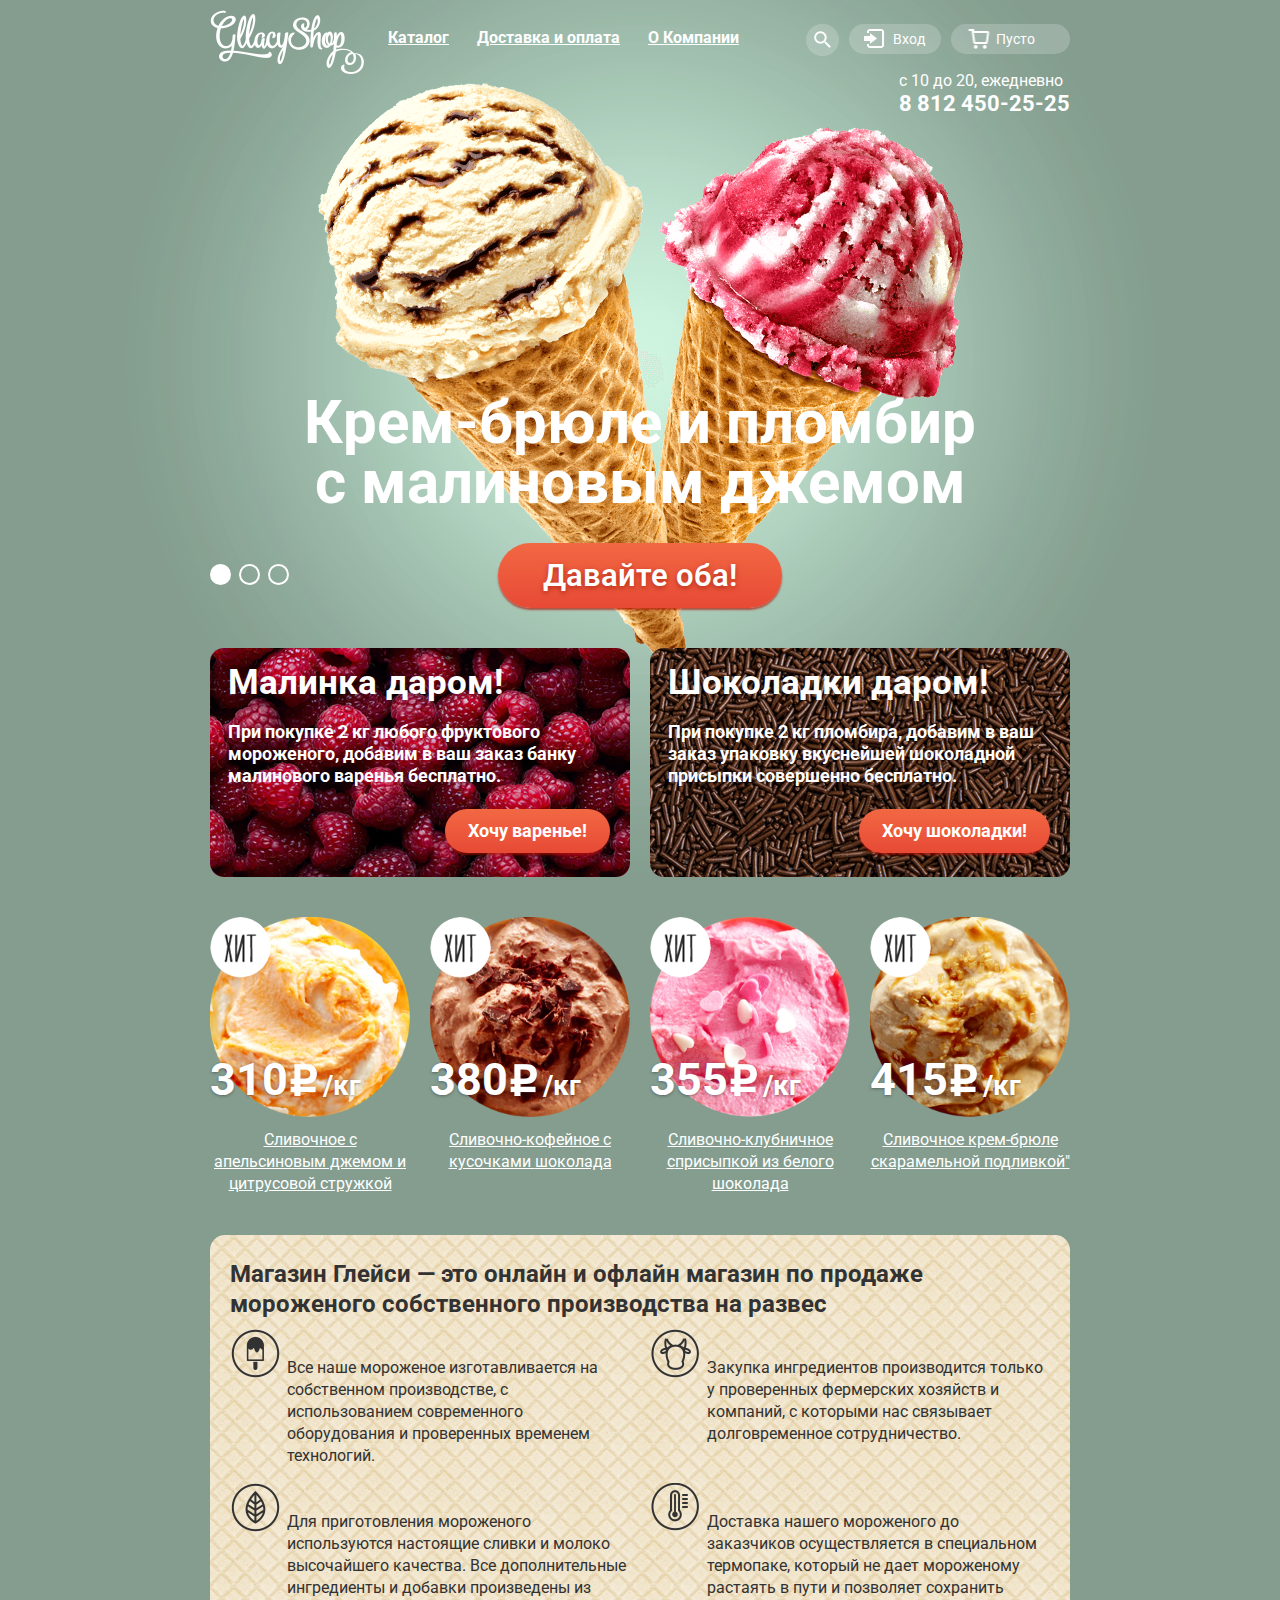
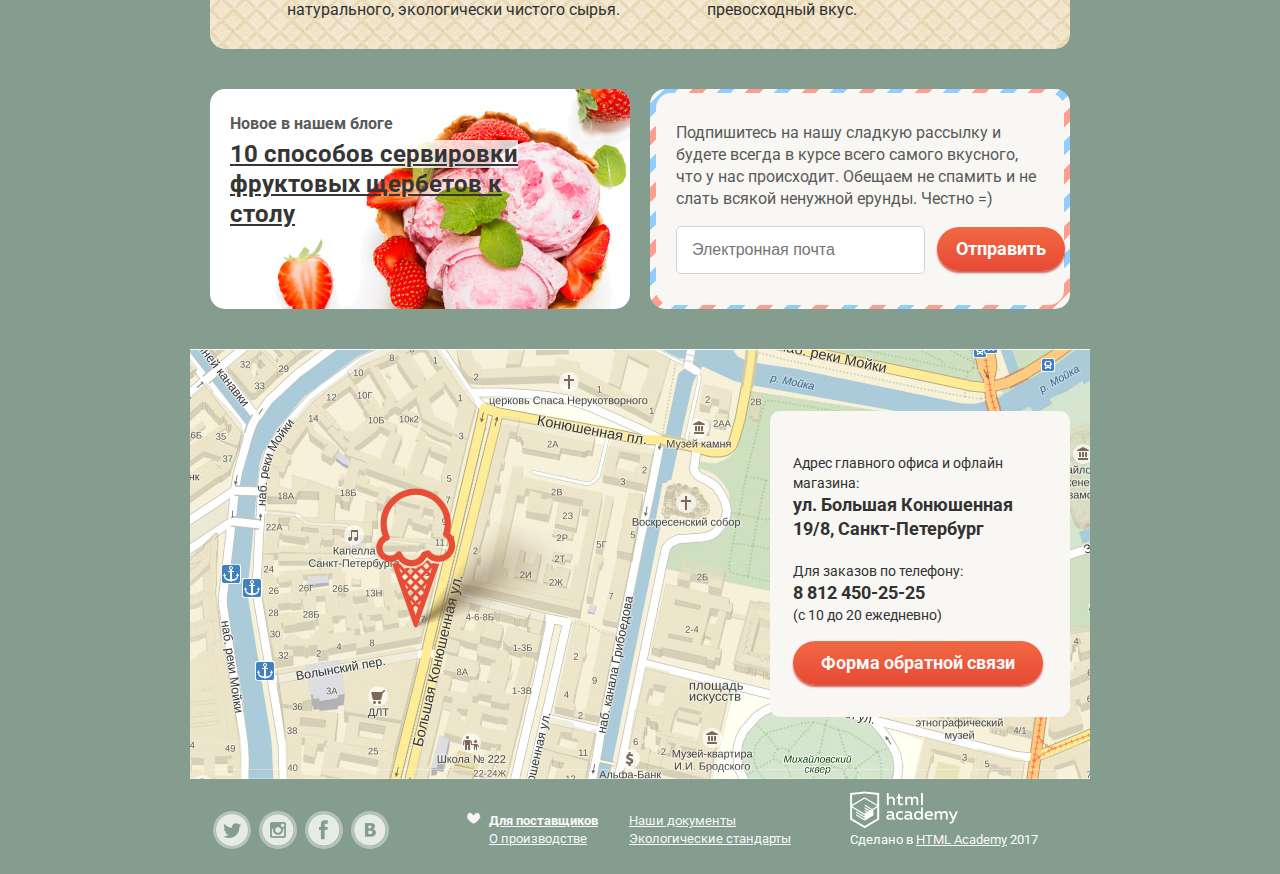
==== index.html @ e92c41ba "Доработка4" ====
<!DOCTYPE html>
<html lang="ru">
  <head>
    <meta charset="utf-8">
    <meta name="format-detection" content="telephone=no">
    <title>HTML Academy: Глейси</title>
    <link href="https://fonts.googleapis.com/css?family=Roboto:400,500,700&amp;subset=cyrillic" rel="stylesheet">
    <link rel="stylesheet" href="css/normalize.css">
    <link href="css/style.css" rel="stylesheet">
  </head>
  <body>
    <input type="radio" id="btn-1" name="toggle" checked>
    <input type="radio" id="btn-2" name="toggle">
    <input type="radio" id="btn-3" name="toggle">

    <div class="site-wrapper">
      <div class="content-wrapper clearfix">
    <header class="main-header clearfix">

        <div class="logo">
          <img src="img/logo.png" width="154" height="64" alt="Магазин «Глейси»">
        </div>
        <nav class="main-navigation">
          <ul class="main-navigation-list">
            <li class="has-submenu">
              <a class="main-navigation-link" href="#">Каталог</a>
              <ul class="subnav">
                <li class="subnav-item">
                  <a class="subnav-link" href="#"><b>Новинки</b></a>
                </li>
                <li class="subnav-item">
                  <a class="subnav-link active" href="catalog.html">Сливочное</a>
                </li>
                <li class="subnav-item">
                  <a class="subnav-link" href="#">Щербеты</a>
                </li>
                <li class="subnav-item">
                  <a class="subnav-link" href="#">Фруктовый лёд</a>
                </li>
                <li class="subnav-item">
                  <a class="subnav-link" href="#">Мелорин</a>
                </li>
              </ul>
            </li>
            <li>
              <a class="main-navigation-link" href="#">Доставка и оплата</a>
            </li>
            <li>
              <a class="main-navigation-link" href="#">О Компании</a>
            </li>
          </ul>
        </nav>
        <div class="user-block">
          <a class="search" href="#"></a>
            <form class="search-form" action="/echo" method="get">
              <input type="search" name="search" id="search" placeholder="Что ищем?">
              <label for="search">Что ищем?</label>
            </form>
          <a class="login" href="#">Вход</a>
            <form class="login-form" action="/echo" method="post">
              <input type="email" name="user-block-email" id="user-block-email" placeholder="Электронная почта">
              <label for="user-block-email">Электронная почта</label>
              <input type="password" name="password" id="password" placeholder="Пароль">
              <label for="password">Пароль</label>
              <input type="submit" class="login-btn" value="Войти">
              <div class="forget-new">
                <a class="forget-new-link" href="#">Забыли пароль?</a>
                <a class="forget-new-link" href="#">Новая регистрация</a>
              </div>
            </form>
          <a class="basket" href="#">Пусто</a>
        </div>
        <div class="time-work">
          <p>с 10 до 20, ежедневно<br>
          <b>8 812 450-25-25</b>
          </p>
        </div>

    </header>
    <div class="slider">
      <div class="slide" id="slide1">
        <div class="slide-title">Крем-брюле и пломбир с малиновым джемом</div>
        <a class="slide-btn" href="#">Давайте оба!</a>
      </div>
      <div class="slide" id="slide2">
        <div class="slide-title">Шоколадный пломбир и лимонный сорбет</div>
        <a class="slide-btn" href="#">Давайте оба!</a>
      </div>
      <div class="slide" id="slide3">
        <div class="slide-title">Пломбир с помадкой и клубничный щербет</div>
        <a class="slide-btn" href="#">Давайте оба!</a>
      </div>
      <div class="slider-controls">
        <label for="btn-1"></label>
        <label for="btn-2"></label>
        <label for="btn-3"></label>
      </div>
    </div>
  </div>
    <div class="content-wrapper clearfix">
    <main class="inner-main">
      <section class="promo">
        <article class="promo-item">
          <b class="promo-name">Малинка даром!</b>
          <p>При покупке 2 кг любого фруктового мороженого, добавим в ваш заказ банку малинового варенья бесплатно.</p>
          <a class="btn promo-btn" href="#">Хочу варенье!</a>
        </article>
        <article class="promo-item">
          <b class="promo-name">Шоколадки даром!</b>
          <p>При покупке 2 кг пломбира, добавим в ваш заказ упаковку вкуснейшей шоколадной присыпки совершенно бесплатно.</p>
          <a class="btn promo-btn" href="#">Хочу шоколадки!</a>
        </article>
      </section>
      <section class="catalog catalog-index">
        <article class="catalog-item">
          <img src="img/item-1.png" width="200" height="200" alt="Сливочное с апельсиновым джемом и цитрусовой стружкой">
          <div class="catalog-price">
            310 <span>/кг</span>
          </div>
          <div class="catalog-item-name">
            Сливочное с <span>апельсиновым джемом </span>и цитрусовой стружкой
          </div>
          <a class="btn" href="#">Быстрый просмотр</a>
        </article>
        <article class="catalog-item">
          <img src="img/item-2.png" width="200" height="200" alt="Сливочно-кофейное с кусочками шоколада">
          <div class="catalog-price">
            380 <span>/кг</span>
          </div>
          <div class="catalog-item-name">
            Сливочно-кофейное с кусочками <span>шоколада</span>
          </div>
          <a class="btn" href="#">Быстрый просмотр</a>
        </article>
        <article class="catalog-item">
            <img src="img/item-3.png" width="200" height="200" alt="Сливочно-клубничное с присыпкой из белого шоколада">
            <div class="catalog-price">
              355 <span>/кг</span>
            </div>
          <div class="catalog-item-name">
            Сливочно-клубничное с<span>присыпкой из белого шоколада</span>
          </div>
          <a class="btn" href="#">Быстрый просмотр</a>
        </article>
        <article class="catalog-item">
            <img src="img/item-4.png" width="200" height="200" alt="Сливочное крем-брюле с карамельной подливкой">
            <div class="catalog-price">
              415 <span>/кг</span>
            </div>
          <div class="catalog-item-name">
            Сливочное крем-брюле с<span>карамельной подливкой"</span>
          </div>
          <a class="btn" href="#">Быстрый просмотр</a>
        </article>
      </section>
      <section class="features clearfix">
        <h2 class="features-title">Магазин Глейси &#8212; это онлайн и офлайн магазин по продаже мороженого собственного производства на развес</h2>
          <div class="features-row clearfix">
          <div class="features-item feature-technology">
            <p>Все наше мороженое изготавливается на собственном производстве, с использованием современного оборудования и проверенных временем технологий.</p>
          </div>
          <div class="features-item feature-ecomilk">
            <p>Закупка ингредиентов производится только у проверенных фермерских хозяйств и компаний, с которыми нас связывает долговременное сотрудничество.</p>
          </div>
          </div>
          <div class="features-row clearfix">
          <div class="features-item feature-quality">
            <p>Для приготовления мороженого используются настоящие сливки и молоко высочайшего качества. Все дополнительные ингредиенты и добавки произведены из натурального, экологически чистого сырья.</p>
          </div>
          <div class="features-item feature-thermopack">
            <p>Доставка нашего мороженого до заказчиков осуществляется в специальном термопаке, который не дает мороженому растаять в пути и позволяет сохранить превосходный вкус.</p>
          </div>
        </div>
      </section>
      <section class="blog-subscribe">
        <article class="blog-preview">
          <b class="blog-title">Новое в нашем блоге</b>
            <a class="blog-link" href="#">
              10 способов сервировки <span>фруктовых щербетов к </span>столу
            </a>
        </article>
        <div class="subscribe">
          <p class="subscribe-text">Подпишитесь на нашу сладкую рассылку и будете всегда в курсе всего самого вкусного, что у нас происходит. Обещаем не спамить и не слать всякой ненужной ерунды. Честно =)</p>
          <form class="mail-form" action="/echo" method="get">
          <input class="email" type="email" name="email" id="email" placeholder="Электронная почта">
          <label for="email">Электронная почта</label>
          <input class="btn" type="submit" class="subscribe-btn" value="Отправить">
          </form>
      </div>
      </section>
    </main>
  </div>
    </div>
      <div class="map">
      </div>
      <div class="content-wrapper clearfix">
        <footer class="main-footer">
          <div class="contacts">
            <p class="contacts-tip">
              Адрес главного офиса и офлайн магазина:
              <b>ул. Большая Конюшенная 19/8, Санкт-Петербург</b><br>
              Для заказов по телефону:<b>8 812 450-25-25 </b>(с 10 до 20 ежедневно)</p>
              <a class="btn" href="#">Форма обратной связи</a>
          </div>
        <div class="footer-bottom">
        <section class="footer-social">
          <a class="social-btn social-btn-twit" href="#">Твиттер</a>
          <a class="social-btn social-btn-inst" href="#">Инстаграм</a>
          <a class="social-btn social-btn-fb" href="#">Фейсбук</a>
          <a class="social-btn social-btn-vk" href="#">Вконтакте</a>
        </section>
        <div class="footer-menu">
          <div class="footer-menu-item">
            <a class="heart-icon" href="#"><span>Для поставщиков</span></a>
            <a href="#">О производстве</a>
          </div>
          <div class="footer-menu-item">
            <a href="#">Наши документы</a>
            <a href="#">Экологические стандарты</a>
          </div>
        </div>
        <section class="footer-copyright">
          Сделано в <a href="https://htmlacademy.ru">HTML Academy</a> 2017
        </section>
      </div>
      </footer>
    </div>
    <div class="overlay"></div>
      <form class="feedback-form" action="/echo" method="post">
        <button class="feedback-form-close" type="button" title="Закрыть">Закрыть</button>
        <a class="close" href="#"></a>
        <b class="feedback-form-title">Мы обязательно вам ответим!</b>
        <div class="feedback-form-name">
          <label for="name">Как вас зовут?</label>
          <input type="text" name="name" id="name" placeholder="Как вас зовут?" required>
        </div>
        <div class="feedback-form-mail">
          <label for="feedback-form-mail">Ваша почта для ответа?</label>
          <input type="email" name="feedback-form-mail" id="feedback-form-mail" placeholder="Ваша почта для ответа?" required>
        </div>
        <div class="feedback-form-massage">
          <label for="massage"></label>
          <textarea id="massage">Напишите что-нибудь...</textarea>
        </div>
        <input class="btn" type="submit" class="overlay-btn" value="Отправить" required>
      </form>
      <script src="script.js"></script>
  </body>
</html>
---- css/style.css ----
body {
    min-width: 900px;
    margin: 0;
    font-size: 16px;
    line-height: 22px;
    color: #ffffff;
    font-weight: normal;
    font-family: "Roboto", "Arial", sans-serif;
    background-color: #849d8f;
}

body > input[type="radio"] {
  display: none;
}

.site-wrapper {
  min-width: 940px;
  background-color: #849d8f;
  background-image: url("../img/slide-1.png");
  background-repeat: no-repeat;
  background-position: top center;
  transition: background-image 0.5s ease, background-color 0.5s ease;
}

.site-wrapper::before,
.site-wrapper::after {
  content: "";
  visibility: hidden;
}

.site-wrapper::before {
  background-image: url("../img/slide-2.png");
}

.site-wrapper::after {
  background-image: url("../img/slide-3.png");
}


h1 {
    margin: 0;
    font-size: 35px;
    line-height: 41px;
    color: #ffffff;
    font-weight: bold;
    font-family: "Roboto", "Arial", sans-serif;
}

h2 {
    font-size: 14px;
    line-height: 16px;
    color: #ffffff;
    font-weight: medium;
    font-family: "Roboto", "Arial", sans-serif;
}

.features-title {
    font-size: 24px;
    line-height: 30px;
    color: #323232;
    font-weight: medium;
    font-family: "Roboto", "Arial", sans-serif;
}

.clearfix::after {
  content: "";
  display: table;
  clear: both;
}

.main-header {
  color: #ffffff;
  padding-top: 10px;
}

.slider {
  position: relative;
  padding-top: 276px;
  text-align: center;
  color: #ffffff;
}

.slide {
  display: none;
}

.slide-title {
  width: 700px;
  margin: 0 auto;
  margin-bottom: 30px;
  font-weight: bold;
  line-height: 60px;
  font-size: 60px;
}

.slide-btn {
  display: inline-block;
  padding: 12px 45px;

  font-weight: 600;
  font-size: 31px;
  line-height: 41px;
  vertical-align: top;
  color: #ffffff;
  text-decoration: none;
  text-shadow: 0 2px 5px rgba(160, 32, 11, 0.76);

  background: #f26843;
  background:    -moz-linear-gradient(top, #f26843 0%, #e74a35 100%);
  background: -webkit-linear-gradient(top, #f26843 0%, #e74a35 100%);
  background:   linear-gradient(to bottom, #f26843 0%, #e74a35 100%);
  border-radius: 100px;
  box-shadow: 0 2px 2px rgba(172, 16, 0, 0.64);
}

.slide-btn:hover {
  background:    -moz-linear-gradient(top, #f58669 0%, #ec6f5e 100%);
  background: -webkit-linear-gradient(top, #f58669 0%, #ec6f5e 100%);
  background:   linear-gradient(to bottom, #f58669 0%, #ec6f5e 100%);
  box-shadow: 0 2px 2px rgba(172, 16, 0, 1);
}

.slide-btn:active {
  background:    -moz-linear-gradient(top, #d84732 0%, #e1613e 100%);
  background: -webkit-linear-gradient(top, #d84732 0%, #e1613e 100%);
  background:    linear-gradient(to bottom, #d84732 0%, #e1613e 100%);
  box-shadow: inset 0 2px 2px rgba(172, 16, 0, 1);
}

.slider-controls {
  position: absolute;
  bottom: 22px;
  left: 0;
  z-index: 20;
  font-size: 0;
}

.slider-controls label {
  display: inline-block;
  width: 17px;
  height: 17px;
  margin-right: 8px;
  vertical-align: top;
  background-color: transparent;
  border: 2px solid #ffffff;
  border-radius: 50%;
  cursor: pointer;
}

.slider-controls label:hover {
  background: rgba(255,255,255,0.4);
}


#btn-1:checked ~ .site-wrapper #slide1,
#btn-2:checked ~ .site-wrapper #slide2,
#btn-3:checked ~ .site-wrapper #slide3 {
  display: block;
}

#btn-1:checked ~ .site-wrapper {
  background-color: #849d8f;
  background-image: url("../img/slide-1.png");
}

#btn-2:checked ~ .site-wrapper {
  background-color: #8996a6;
  background-image: url("../img/slide-2.png");
}

#btn-3:checked ~ .site-wrapper {
  background-color: #9d8b84;
  background-image: url("../img/slide-3.png");
}

#btn-1:checked ~ .site-wrapper label[for="btn-1"],
#btn-2:checked ~ .site-wrapper label[for="btn-2"],
#btn-3:checked ~ .site-wrapper label[for="btn-3"] {
  background-color: #ffffff;
}

.content-wrapper {
  width: 860px;
  margin: 0 auto;
  padding: 0 20px;

}

.logo {
  height: 70px;
  width: 154px;
  margin-right: 10px;
  float: left;
}

.main-navigation {
  min-height: 70px;
  font-size: 0px;
  min-width: 370px;
  float: left;
}

.main-navigation, .main-navigation-list {
  margin: 0;
  padding: 6px 0;
  list-style: none;
  font-size: 0;
}

.main-navigation li {
  position: relative;
  vertical-align: top;
  display: inline-block;
  font-size: 16px;
  font-weight: bold;
  line-height: 18px;
}


.main-navigation a {
  display: block;
  padding: 7px 14px;
  color: #ffffff;
}

.main-navigation-link-active {
  background: #d07058;
  border-radius: 15px;
  color: #323232;
  margin-bottom: 5px;
  text-decoration: none;
}


.main-navigation-link:hover {
  background: #f7f6f3;
  border-radius: 15px;
  color: #323232;
  margin-bottom: 5px;
  text-decoration: none;
}

.main-navigation-link:active {
  background: #ededed;
  box-shadow: inset 0px 2px 1px 0px #696969;
  text-decoration: none;
}

.subnav {
  width: 142px;
  background: #f8f7f4;
  color: #4c4c4c;
  border-radius: 5px;
  position: absolute;
  top: 37px;
  left: -8px;
  padding: 0;
  overflow: hidden;
  z-index: 10;
  visibility: hidden;
  opacity: 0;
  transition: opacity 0.4s ease-out, visibility 0.4s ease-out;
  box-shadow: 0 20px 20px 0 rgba(0,0,0,0.4)
}

.has-submenu:hover .subnav {
  opacity: 1;
  visibility: visible;
}

.subnav a {
  display: block;
  color: #4c4c4c;
  font-size: 14px;
  line-height: 16px;
  font-weight: normal;
}

.subnav-item {
  display: block;
}

.subnav-item:last-child {
  padding-bottom: 10px;
}

.subnav-item:hover {
  background: #fbded7;
  width: 100%;
}

.subnav-item:active {
  background: #f6b5a5;
  width: 100%;
}

.subnav b::after {
  content: "";
  position: absolute;
  width: 150%;
  right: 8px;
  bottom: 0;
  left: 8px;
  height: 1px;
  background-color: #4c4c4c;
  opacity: 0.2;
}

.subnav-link {
  text-decoration: none;
}

.subnav-item .active {
  background: #d07058;
  width: 120%;
  color: #ffffff;
}

.user-block {
  position: relative;
  float: right;
  max-width: 300px;
  margin: 14px 0px;
}

.search, .login, .basket {
  position: relative;
  display: inline-block;
  vertical-align: top;
  font-size: 14px;
  line-height: 16px;
  font-weight: normal;
  color: #ffffff;
  text-decoration: none;
  background: rgba(255,255,255,0.2);
  border-radius: 20px;
}

.search:hover, .login:hover {
  background: #f7f6f3;
  border-radius: 15px;
  color: #000000;
}

.search {
  width: 5px;
  height: 18px;
  padding: 7px 14px;
  border-radius: 20px;
  margin-right: 6px;
}

.search::before {
  content: "";
  position: absolute;
  top: 7px;
  left: 8px;
  width: 17px;
  height: 17px;
  background: url("../img/sprite.png") no-repeat;
  background-position: 0 -586px;
}

.search:hover::before {
  background-position: 0 -613px;
}

.login {
  padding: 7px 16px 7px 44px;
  margin-right: 6px;
}

.login::before {
  content: "";
  position: absolute;
  top: 5px;
  left: 15px;
  width: 21px;
  height: 19px;
  background: url("../img/sprite.png") no-repeat;
  background-position: 0 -60px;
}

.login:hover::before {
  background-position: 0 -89px;
}

.basket {
  padding: 7px 35px 7px 45px;
}

.basket::before {
  content: "";
  position: absolute;
  top: 15px;
  left: 28px;
  transform: translate(-50%, -50%);
  width: 21px;
  height: 20px;
  background: url("../img/sprite.png") no-repeat;
  background-position: 0 0;
}

.basket-full {
  padding: 7px 18px 4px 22px;
  display: inline-block;
  vertical-align: top;
  font-size: 14px;
  line-height: 16px;
  font-weight: normal;
  color: #323232;
  text-decoration: none;
  background: #f7f6f3;
  border-radius: 20px;
}

.basket-full::before {
  content: "";
  position: relative;
  display: inline-block;
  vertical-align: top;
  top: -2px;
  left: -8px;
  width: 21px;
  height: 20px;
  text-decoration: none;
  background: url("../img/sprite.png") no-repeat;
  background-position: 0 -30px;
}

.basket-full::after {
  content: "";
  position: absolute;
  top: 100%;
  left: 0;
  padding: 10px 0;
  width: 100%;
  height: 10%;
  background: transparent;
}

.table-basket {
  position: absolute;
  top: 35px;
  right: 0;
  width: 542px;
  min-height: 240px;
  margin: 0 auto;
  padding: 20px 15px;
  border-radius: 6px;
  font-size: 13px;
  line-height: 16px;
  font-weight: normal;
  color: #323232;
  background-color: rgb(248, 247, 244);
  box-shadow: 0px 20px 20px 0px rgba(0, 0, 0, 0.4);
  visibility: hidden;
  opacity: 0;
  transition: opacity 0.4s ease-out, visibility 0.4s ease-out;
  box-sizing: border-box;
  z-index: 1;
}

.table-basket tr {
  width: 500px;
  height: 50px;
  font-size: 13px;
  line-height: 16px;
  font-weight: normal;
  color: #323232;
}

.table-basket tr::before {
    content: "";
    position: absolute;
    width: 95%;
    left: 15px;
    top: 140px;
    height: 1px;
    background-color: #cacac7;
}

.table-basket td {
  vertical-align: top;
  text-align: center;
  padding: 10px 5px;
}

.table-basket td:nth-of-type(2) {
  padding-top: 0;
}

.table-basket .table-tr-title {
  width: 230px;
  text-align: left;
}

.table-basket span {
  display: block;
  text-align: right;
  margin-top: 16px;
  font-size: 15px;
  line-height: 18px;
  font-weight: bold;
}

.table-basket .btn {
  float: right;
  margin-top: 16px;
}

.table-basket .table-link {
  position: relative;
  width: 12px;
  height: 12px;
  font-size: 10px;
  border: 0;
  cursor: pointer;
  display: block;
}

.table-basket .table-link::before,
.table-basket .table-link::after {
  content: "";
  position: absolute;
  top: 5px;
  left: -1px;
  width: 12px;
  height: 1px;
  background-color: #323232;
  border-radius: 1px;
}

.table-basket .table-link::before {
  transform: rotate(45deg);
}

.table-basket .table-link::after {
  transform: rotate(-45deg);
}

.table-basket::after {
  content: "";
  position: absolute;
  top: 98%;
  left: 0;
  padding: 10px 0;
  width: 100%;
  height: 10%;
  background: transparent;
}

.basket-full:hover + .table-basket, .table-basket:hover {
  opacity: 1;
  visibility: visible;
}

.search-form {
  position: absolute;
  top: 38px;
  left: -306px;
  width: 340px;
  margin: 0 auto;
  border-radius: 6px;
  background-color: rgb(248, 247, 244);
  box-shadow: 0px 20px 20px 0px rgba(0, 0, 0, 0.4);
  visibility: hidden;
  opacity: 0;
  transition: opacity 0.4s ease-out, visibility 0.4s ease-out;
  z-index: 1;
}

.search::after {
  content: "";
  position: absolute;
  top: 98%;
  left: 0;
  padding: 10px 0;
  width: 100%;
  height: 10%;
  background: transparent;
}

.search:hover + .search-form, .search-form:hover {
  opacity: 1;
  visibility: visible;
}

.login-form {
  position: absolute;
  top: 40px;
  left: -142px;
  width: 340px;
  margin: 0 auto;
  border-radius: 6px;
  background-color: rgb(248, 247, 244);
  box-shadow: 0px 20px 20px 0px rgba(0, 0, 0, 0.4);
  visibility: hidden;
  opacity: 0;
  transition: opacity 0.4s ease-out, visibility 0.4s ease-out;
  z-index: 10;
}

.login::after {
  content: "";
  position: absolute;
  top: 98%;
  left: 0;
  padding: 10px 0;
  width: 100%;
  height: 10%;
  background: transparent;
}

.login:hover + .login-form, .login-form:hover {
  opacity: 1;
  visibility: visible;
}

 input[type="search"] {
  background-color: #ffffff;
  border: 1px solid #d3d3d2;
  width: 310px;
  height: 44px;
  margin: 20px 15px;
  padding-left: 16px;
  border-radius: 6px;
  color: #a0a0a0;
}

.login-form {
  width: 278px;
  margin: 0 auto;
  padding: 20px 18px;
  box-sizing: border-box;
}

input[type="email"], input[type="password"], input[type="text"] {
 background-color: #ffffff;
 border: 1px solid #d3d3d2;
 width: 224px;
 height: 44px;
 margin-bottom: 20px;
 border-radius: 6px;
 color: #a0a0a0;
}

.login-btn {
  width: 100px;
  height: 44px;
  font-weight: 600;
  font-size: 18px;
  line-height: 24px;
  color: #ffffff;
  text-decoration: none;
  border-radius: 100px;
  background-image: -moz-linear-gradient( 90deg, rgb(231,74,53) 0%, rgb(242,104,67) 100%);
  background-image: -webkit-linear-gradient( 90deg, rgb(231,74,53) 0%, rgb(242,104,67) 100%);
  background-image: -ms-linear-gradient( 90deg, rgb(231,74,53) 0%, rgb(242,104,67) 100%);
  box-shadow: 0px 1px 2px 0px rgba(172, 16, 0, 0.004);
}

.forget-new {
  display: inline-block;
  vertical-align: middle;
  width: 120px;
  height: 44px;
  margin-left: 12px;
}

.forget-new a {
  color: #323232;
  font-size: 13px;
  line-height: 24px;
  font-weight: normal;
}

.forget-new a:hover {
  color: #e84d37;
}

.user-block input:focus {
  border: 2px solid #8fbdec;
  border-radius: 10px;
}

.user-block label {
  display: none;
}

.time-work {
  float: right;
}

.time-work p {
  margin: 0;
}

.time-work b {
  font-size: 22px;
  line-height: 24px;
}

.breadcrumbs {
    margin: 0;
    padding: 0;
    min-width: 220px;
    margin-bottom: 10px;
    list-style: none;
}

.breadcrumbs li {
  position: relative;
  display: inline;
  padding-right: 22px;
}

.breadcrumbs a {
  color: #ffffff;
}

.breadcrumbs a:hover {
  color: #ffbc9e;
}

.breadcrumbs li::after {
  content: "";
  position: absolute;
  top: 8px;
  right: 15px;
  width: 6px;
  height: 6px;
  transform: rotate(-45deg);
  box-shadow: 1px 1px 0 #fff,
              3px 3px 0 #849d8f,
              4px 4px 0 #fff;
  background: transparent;
}

.breadcrumbs .current::after {
  display: none;
}

.promo {
  float: left;
  width: 862px;
  margin-top: 40px;
}

.promo-item {
  float: left;
  width: 420px;
  height: 229px;
  margin-right: 20px;
  margin-bottom: 40px;
  padding: 14px 20px 14px 18px;
  border-radius: 14px;
  font-size: 18px;
  line-height: 22px;
  font-weight: bold;
  box-sizing: border-box;
  background: #7d0e2e url("../img/raspberry.png") no-repeat;
}

.promo-item p {
  margin-top: 18px;
  margin-bottom: 22px;
}

.promo-item:last-child {
  background: #462c23 url("../img/chocolate.png") no-repeat;
  margin-right: 0;
}

.promo-name {
  font-size: 35px;
  line-height: 41px;
  font-weight: bold;
}


.btn {
  text-align: center;
  font-weight: bold;
  font-size: 18px;
  line-height: 24px;
  font-family: "Roboto", "Arial", sans-serif;
  color: #ffffff;
  background-color: #f16542;
  text-decoration: none;
  padding: 13px 23px;
  background: #f26843;
  background:    -moz-linear-gradient(top, #f26843 0%, #e74a35 100%);
  background: -webkit-linear-gradient(top, #f26843 0%, #e74a35 100%);
  background:   linear-gradient(to bottom, #f26843 0%, #e74a35 100%);
  border-radius: 100px;
  box-shadow: 0 2px 2px rgba(172, 16, 0, 0.64);
  border: none;
}

.btn:hover {
  background:    -moz-linear-gradient(top, #f58669 0%, #ec6f5e 100%);
  background: -webkit-linear-gradient(top, #f58669 0%, #ec6f5e 100%);
  background:   linear-gradient(to bottom, #f58669 0%, #ec6f5e 100%);
  box-shadow: 0 2px 2px rgba(172, 16, 0, 1);
}

.btn:active {
  background:    -moz-linear-gradient(top, #d84732 0%, #e1613e 100%);
  background: -webkit-linear-gradient(top, #d84732 0%, #e1613e 100%);
  background:    linear-gradient(to bottom, #d84732 0%, #e1613e 100%);
  box-shadow: inset 0 2px 2px rgba(172, 16, 0, 1);
}

.promo-btn {
  float: right;
  padding: 10px 23px;
}

.catalog-filter {
  font-size: 0px;
  min-height: 70px;
  width: 860px;
  margin-bottom: 40px;
}

.filter-group {
  display: inline-block;
  vertical-align: top;
  position: relative;
  width: 200px;
  margin-right: 15px;
  font-size: 16px;
  line-height: 18px;
  font-weight: normal;
  padding-top: 30px;
  margin-bottom: 5px;
  box-sizing: border-box;
}

.filter-group h2 {
  font-size: 14px;
  line-height: 16px;
  font-weight: normal;
}

.sorting {
  min-width: 194px;
  height: 36px;
  border-radius: 20px;
  padding-left: 14px;
  background: rgba(255, 255, 255, 0.2);
  color: #ffffff;
}

.sorting:hover {
  background: #ffffff;
  color: #343434;
}

.price-controls {
  position: relative;
  font-size: 0;
}

.price-controls label {
  display: inline-block;
  font-size: 14px;
  line-height: 30px;
  padding-right: 5px;
  vertical-align: top;
  cursor: pointer;
}

.price-controls .min-price,
.price-controls .max-price {
  display: inline-block;
}

.price-controls input {
  width: 52px;
  margin: 0;
  color: inherit;
  font: inherit;
  background: none;
  border: none;
}

.range-controls {
  position: relative;
  min-width: 194px;
  height: 36px;
  border-radius: 20px;
  background: rgba(255, 255, 255, 0.2);
  padding: 0 16px;
  box-sizing: border-box;
}

.range-controls .scale {
  position: absolute;
  top: 50%;
  width: 83%;
  height: 2px;
  background: rgba(255, 255, 255, 0.5);
}

.range-controls .bar {
  margin-left: 20px;
  width: 60%;
  height: 2px;
  background: #ffffff;
}

.range-toggle {
  position: absolute;
  top: 8px;
  width: 20px;
  height: 20px;
  border-radius: 50%;
  background-color: rgb(248, 247, 244);
  box-shadow: 0px 2px 2px 0px rgba(0, 0, 0, 0.1);
  cursor: pointer;
}

.range-toggle-min {
  left: 30px;
}

.range-toggle-max {
  left: 60%;
}

.filter-group:nth-child(3) {
  display: inline-block;
  vertical-align: top;
  width: 420px;
  margin-right: 10px;
}

.filter-radio label {
  display: inline-block;
  vertical-align: top;
  cursor: pointer;
  position: relative;
  padding-left: 35px;
  padding-top: 8px;
  margin-right: 15px;
}

.filter-radio-wrapper {
  width: 100%;
  height: 36px;
  border-radius: 15px;
  padding-left: 20px;
  background: rgba(255, 255, 255, 0.2);
  color: #ffffff;
}

input[type="radio"]{
    display:none;
}

.filter-radio label::before {
  content: "";
  position: absolute;
  top: 7px;
  width: 20px;
	height: 20px;
  margin-right: 10px;
	left: 0;
	background-color: none;
  border: 1px solid #f8f7f4;
  border-radius: 50%;
}

  .filter-radio input[type=radio]:checked + label::after {
    content: "";
    position: absolute;
    top: 12px;
    left: 5px;
    width: 10px;
  	height: 10px;
    margin-right: 10px;
  	background-color: #f3f3f3;
    border: 1px solid #f8f7f4;
    border-radius: 50%;
}

  .filter-group:nth-child(4) {
    display: inline-block;
    vertical-align: top;
    width: 704px;
    margin-right: 10px;
}

.filter-checkbox-wrapper {
  width: 100%;
  height: 36px;
  border-radius: 20px;
  padding-left: 20px;
  background: rgba(255, 255, 255, 0.2);
  color: #ffffff;
}

  input[type=checkbox] {
    display: none;
}

.filter-checkbox label {
  position: relative;
  display: inline-block;
  vertical-align: top;
  cursor: pointer;
  padding-left: 35px;
  padding-top: 7px;
  margin-right: 17px;
}

.filter-checkbox label::before {
  content: "";
  position: absolute;
  width: 18px;
  height: 18px;
  margin-right: 10px;
  left: 0;
  top: 6px;
  background-color: none;
  border: 2px solid #f8f7f4;
  border-radius: 3px;
}

.filter-checkbox input[type=checkbox]:checked + label:after {
  content: "";
  position: absolute;
  width: 20px;
  height: 20px;
  top: 7px;
  left: 1px;
  background: url("../img/sprite.png") no-repeat;
  background-position: -46px -2px;
}

.btn-transparent {
  display: inline-block;
  vertical-align: bottom;
  margin: 0 auto;
  padding: 8px 29px;
  font-size: 16px;
  line-height: 18px;
  font-weight: normal;
  color: #f8f7f4;
  background: rgba(255, 255, 255, 0.2);
  border: 2px solid #ffffff;
  border-radius: 20px;
  cursor: pointer;
}

.btn-transparent:hover {
  color: #353535;
  background: #ffffff;
}

.btn-transparent:active {
  color: #353535;
  background: #eaeaea;
  box-shadow: inset 0px 2px 1px 0px #696969;
  padding: 10px 31px;
  border: none;
}

.catalog {
  min-height: 280px;
  float: left;
  width: 860px;
  font-size: 0px;
  margin-bottom: 20px;
}

.catalog-item {
  position: relative;
  display: inline-block;
  vertical-align: top;
  width: 200px;
  margin-right: 20px;
  padding-bottom: 20px;
  font-size: 16px;
  line-height: 22px;
  text-decoration: underline;
  font-weight: medium;
  text-align: center;
}

.catalog-item:nth-child(4n) {
  margin-right: 0;
}

.catalog-item-name {
  margin-top: 6px;
}


.catalog-item::before {
  content: "";
  position: absolute;
  top: -10px;
  left: -10px;
  width: 220px;
  height: 364px;
  background: rgba(255, 255, 255, 0.3);
  box-shadow: 0px 20px 20px 0px rgba(0, 0, 0, 0.4);
  border-radius: 6px;
  background-position: -1px -15px;
  z-index: -1;
  opacity: 0;
  transition: opacity 0.4s ease-out;
}

.catalog-item:hover {
  z-index: 5;
  text-decoration: none;
}

.catalog-item .btn {
  padding: 15px 0;
  width: 200px;
  position: absolute;
  top: 285px;
  left: 50%;
  transform: translate(-50%);
}

.catalog-item .btn {
  display: none;
}

.catalog-item:hover::before {
  opacity: 1;
}

.catalog-item:hover .btn {
  display: block;
}


.catalog-price {
  position: absolute;
  left: 0;
  top: 140px;
  font-size: 45px;
  line-height: 1;
  font-weight: bold;
  text-align: left;
  text-shadow: 0px 1px 3px rgba(49, 50, 53, 0.5);
}

.catalog-price span {
  margin-left: 24px;
  font-size: 28px;
}

.catalog-price::before {
  content: "";
  position: absolute;
  top: 7px;
  right: 44px;
  width: 27px;
  height: 32px;
  background: url("../img/sprite.png") no-repeat;
  background-position: 0 -544px;
}

.catalog-index .catalog-item::after {
  content: "";
  position: absolute;
  top: 0;
  left: 0px;
  width: 61px;
  height: 61px;
  border-radius: 50%;
  background: url("../img/sprite.png") no-repeat;
  background-position: 0 -189px;
}

.features {
  float: left;
  width: 860px;
  margin-bottom: 40px;
  font-family: "Roboto", "Arial", sans-serif;
  font-size: 16px;
  line-height: 22px;
  font-weight: normal;
  color: #323232;
  padding-right: 20px;
  box-sizing: border-box;
  border-radius: 15px;
  background: #e9ddc1 url("../img/pattern.png") repeat;
}

.features-title {
  display: block;
  width: 720px;
  font-size: 24px;
  line-height: 30px;
  font-weight: medium;
  color: #323232;
  margin-top: 24px;
  margin-bottom: 22px;
  padding-left: 20px;
}

.features-item {
  float: left;
  position: relative;
  width: 420px;
  padding-left: 77px;
  box-sizing: border-box;
  margin-bottom: 12px;
}

.features-item::before {
  content: "";
  position: absolute;
  top: -12px;
  left: 21px;
  width: 49px;
  height: 49px;
  background: url("../img/sprite.png") no-repeat;
  background-position: 0 -319px;
}

.feature-ecomilk::before {
  background-position: 0 -260px;
}

.feature-quality::before {
  background-position: 0 -378px;
}

.feature-thermopack::before {
  background-position: 0 -438px;
}

.blog-preview {
  position: relative;
  float: left;
  width: 420px;
  margin-right: 20px;
  margin-bottom: 40px;
  height: 220px;
  font-size: 16px;
  line-height: 22px;
  font-weight: medium;
  color: #5a5a5a;
  border-radius: 15px;
  background: #ffffff url("../img/strawberry.jpg") right bottom no-repeat;
  padding: 0 20px;
  box-sizing: border-box;
}

.blog-preview b {
  display: block;
  margin-top: 24px;
  margin-bottom: 4px;
}

.blog-preview a {
  width: 296px;
  font-size: 24px;
  line-height: 30px;
  font-weight: bold;
  color: #353535;
  background: rgba(255,255,255,0.8);
  box-sizing: border-box;
}

.blog-preview a:hover {
  color: #e84d37;
}

.blog-preview span {
  display: block;
}

.subscribe {
  position: relative;
  font-size: 16px;
  line-height: 22px;
  font-weight: normal;
  color: #5a5a5a;
  float: right;
  width: 420px;
  min-height: 220px;
  background-image: repeating-linear-gradient(135deg, #f8f7f4 0px, #f8f7f4 10px, #92cdff 10px, #92cdff 20px, #f8f7f4 20px, #f8f7f4 30px, #fe9e90 30px, #fe9e90 40px);
  border-radius: 15px;
  box-sizing: border-box;
  z-index: 1;
}

.subscribe::after {
  content: "";
  position: absolute;
  top: 4px;
  left: 6px;
  width: 408px;
  height: 212px;
  border-radius: 15px;
  background: #f8f7f4;
  z-index: -1;
}

.subscribe .email {
  background-color: #ffffff;
  border: 1px solid #d3d3d2;
  width: 230px;
  height: 44px;
  border-radius: 5px;
  padding-left: 15px;
}

.subscribe p {
  margin: 33px 26px 16px 26px;
}

.subscribe input {
  margin-left: 26px;
}

.subscribe input[type="email"]:hover {
  border: 2px solid #d3d3d2;
}

.subscribe input[type="email"]:focus {
  border: 2px solid #2e88e4;
  border-radius: 5px;
}

.subscribe label {
  display: none;
}

.subscribe .btn {
  padding: 0;
  margin-left: 8px;
  width: 128px;
  height: 44px;
  cursor: pointer;
}

.map {
  width: 100%;
  height: 430px;
  background: url("../img/map.jpg") no-repeat center;
}

.pagination {
  position: relative;
  margin: 70px 0 10px 0;
  font-size: 0;
  text-align: right;
}

.prev, .next {
  background: red;
  font-size: 0;
}

.pagination::after {
  content: "";
  position: absolute;
  top: 10px;
  left: 632px;
  width: 12px;
  height: 12px;
  box-shadow: 2px 2px  0 #ffffff;
  transform: rotate(-225deg);
  opacity: 0.2;
}

.pagination::before {
  content: "";
  position: absolute;
  top: 10px;
  right: 16px;
  width: 12px;
  height: 12px;
  box-shadow: 2px 2px  0 #ffffff;
  transform: rotate(-45deg);
  cursor: pointer;

}

.pagination li {
  display: inline-block;
  vertical-align: top;
  font-size: 16px;
  width: 30px;
  color: #ffffff;
  line-height: 30px;
  margin-left: 5px;
  text-align: center;
}

.pagination-link {
  color: #ffffff;
  text-decoration: none;
  padding: 5px 8px;
}

.pagination-link:hover {
  padding: 5px 10px;
  background: rgba(255,255,255,0.2);
  border-radius: 50%;
}

.pagination-link:active {
  padding: 5px 10px;
  background: rgb(255,255,255);
  color: #000000;
  border-radius: 50%;
}


.pagination .active {
  font-size: 16px;
  line-height: 30px;
  padding: 5px 10px;
  text-align: center;
  color: #000000;
  background: #ffffff;
  border-radius: 50%;
}


.main-footer {
  position: relative;
  margin: 0;
  padding-top: 32px;
  padding-bottom: 25px;
  font-size: 0px;
}

.contacts {
  position: absolute;
  right: 0;
  top: -368px;
  margin: 0;
  padding: 10px 20px;
  width: 300px;
  height: 306px;
  background: #f8f7f4;
  font-size: 14px;
  line-height: 20px;
  font-weight: normal;
  color: #323232;
  border-radius: 10px;
  box-sizing: border-box;
}

.contacts .btn {
  position: absolute;
  bottom: 32px;
  left: 23px;
  padding: 10px 28px;}

.contacts b {
  display: block;
  font-size: 18px;
  line-height: 24px;
  font-weight: bold;
}

.contacts p {
  display: block;
  padding-top: 18px;
  padding-left: 3px;
}

.main-footer {
  position: relative;
}

.main-footer::before {
  content: "";
  position: absolute;
  top: -10px;
  width: 100%;
  height: 1px;
  background: rgba(255,255,255,0.3);
}

.main-footer a {
  color: #f7f8f8;
}

.footer-social {
  display: inline-block;
  vertical-align: middle;
  margin-right: 20px;
  width: 200px;
  font-size: 10px;
}

.social-btn {
  display: inline-block;
  width: 32px;
  height: 32px;
  margin: 0 3px;
  font-size: 0;
  vertical-align: top;
  text-decoration: none;
  background: url("../img/sprite.png") no-repeat center;
  opacity: 0.8;
  border: 3px solid rgba(255,255,255,0.5);
  border-radius: 50%;
}

.social-btn-twit {
  background-position: -46px -642px;
}

.social-btn-twit:hover {
  background-position: -46px -642px;
  opacity: 1;
  border: 3px solid rgba(255,255,255,0.7);
}

.social-btn-twit:active {
  background-position: -46px -642px;
  opacity: 0.7;
  box-shadow: inset 0px 2px 1px 0px #888888;
}

.social-btn-inst {
  background-position: -46px -499px;
}

.social-btn-inst:hover {
  background-position: -46px -499px;
  opacity: 1;
  border: 3px solid rgba(255,255,255,0.7);
}

.social-btn-inst:active {
  background-position: -46px -499px;
  opacity: 0.7;
  box-shadow: inset 0px 2px 1px 0px #888888;
}

.social-btn-fb {
  background-position: -46px -121px;
}

.social-btn-fb:hover {
  background-position: -46px -121px;
  opacity: 1;
  border: 3px solid rgba(255,255,255,0.7);
}

.social-btn-fb:active {
  background-position: -46px -121px;
  opacity: 0.7;
  box-shadow: inset 0px 2px 1px 0px #888888;
}

.social-btn-vk {
  background-position: -46px -692px;
}

.social-btn-vk:hover {
  background-position: -46px -692px;
  opacity: 1;
  border: 3px solid rgba(255,255,255,0.7);
}

.social-btn-vk:active {
  background-position: -46px -692px;
  opacity: 0.7;
  box-shadow: inset 0px 2px 1px 0px #888888;
}

.footer-menu {
  display: inline-block;
  vertical-align: middle;
  width: 420px;
  font-size: 13px;
  line-height: 18px;
  font-weight: normal;
}

.footer-menu-item {
  position: relative;
  float: left;
  width: 180px;
}

.footer-menu-item span {
  display: block;
  font-weight: bold;
}

.footer-menu-item:first-child {
  padding-left: 59px;
  width: 140px;
}

.footer-menu-item a:hover, .footer-copyright a:hover {
  color: #ffbc9e;
}


.heart-icon::before {
  content: "";
  position: absolute;
  top: 0;
  left: 36px;
  width: 15px;
  height: 13px;
  background: url("../img/sprite.png") no-repeat;
  background-position: 0 -166px;
}

.footer-copyright {
  position: relative;
  display: inline-block;
  vertical-align: bottom;
  width: 200px;
  font-size: 13px;
  line-height: 18px;
  font-weight: normal;
}

.footer-copyright::before {
  content: "";
  position: absolute;
  top: -40px;
  left: 0;
  width: 109px;
  height: 38px;
  background: url("../img/html.png") no-repeat;
}


.overlay {
  position: fixed;
  top: 0;
  bottom: 0;
  width: 100%;
  left: 0;
  background: rgba(0,0,0,0.3);
  z-index: 10;
  display: none;
}

.feedback-form{
  position: fixed;
  top: 50%;
  left: 50%;
  margin-left: -240px;
  margin-top: -223px;
  width: 480px;
  height: 446px;
  padding: 23px 24px;
  color: #999999;
  background-color: #f8f7f4;
  border-radius: 10px;
  box-sizing: border-box;
  z-index: 20;
  display: none;
}

.feedback-form-show {
  display: block;
  animation: bounce 0.6s;
}

.feedback-form-close {
  position:absolute;
  top: 14px;
  right: 14px;
  width: 22px;
  height: 22px;
  font-size: 0;
  background-color: transparent;
  border: 0;
  cursor: pointer;
}

.feedback-form-close::before,
.feedback-form-close::after {
  content: "";
  position: absolute;
  top: 10px;
  left: -1px;
  width: 25px;
  height: 2px;
  background-color: #323232;
  border-radius: 1px;
}

.feedback-form-close::before {
  transform: rotate(45deg);
}

.feedback-form-close::after {
  transform: rotate(-45deg);
}

.feedback-form-title {
  font-size: 24px;
  line-height: 28px;
  font-weight: bold;
  color: #323232;
  display: block;
  margin-bottom: 20px;
}

.feedback-form-massage textarea {
  padding: 10px 19px;
  color: #b4b4b4;
  width: 428px;
  height: 150px;
  border: 1px solid #d3d3d2;
  border-radius: 8px;
  box-sizing: border-box;
  resize: none;
}

.feedback-form textarea:hover {
  border: 2px solid #d3d3d2;
}

.feedback-form textarea:focus {
  border: 2px solid #8fbdec;
  border-radius: 5px;
}

.feedback-form input[type="text"]:hover, .feedback-form input[type="email"]:hover {
  border: 2px solid #d3d3d2;
}

.feedback-form input[type="text"]:focus, .feedback-form input[type="email"]:focus {
  border: 2px solid #8fbdec;
  border-radius: 5px;
}

.feedback-form .btn {
  position: absolute;
  right: 26px;
  bottom: 20px;
  cursor: pointer;
}

.feedback-form label {
  display: none;
}
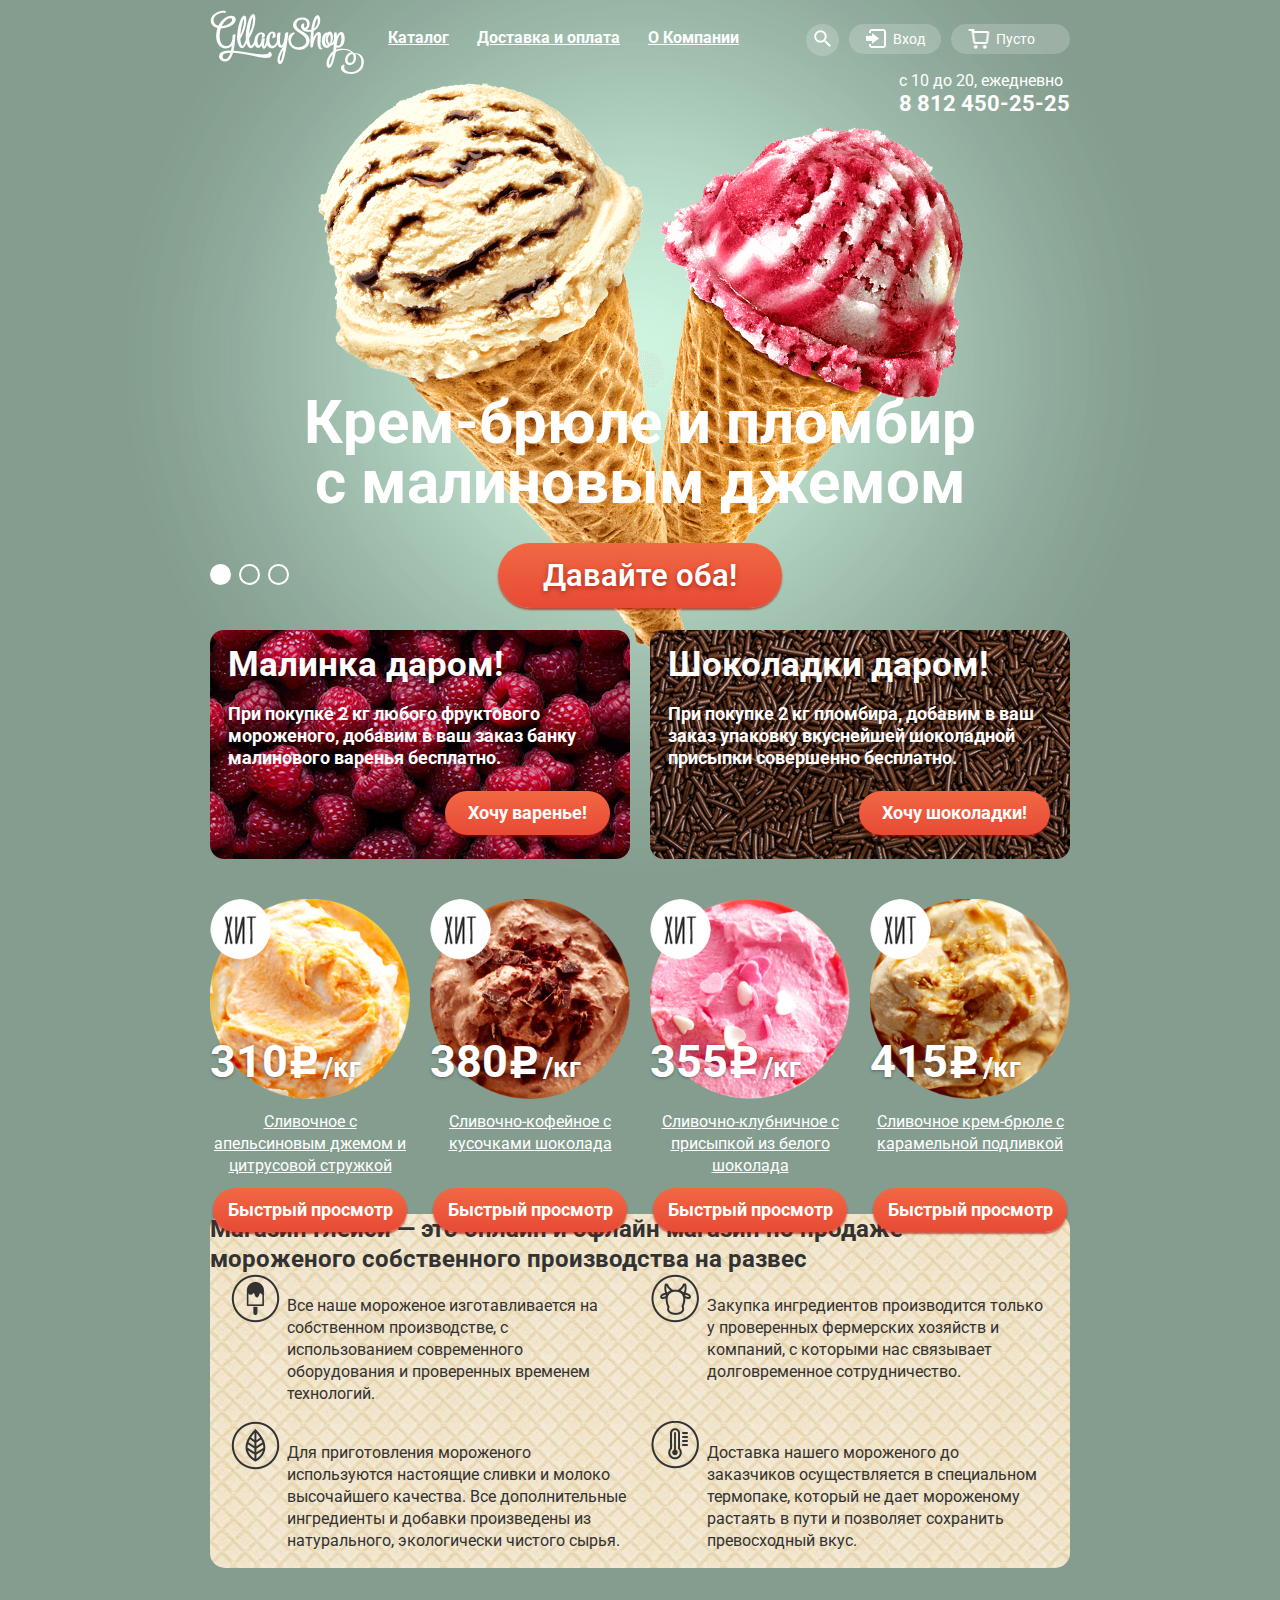
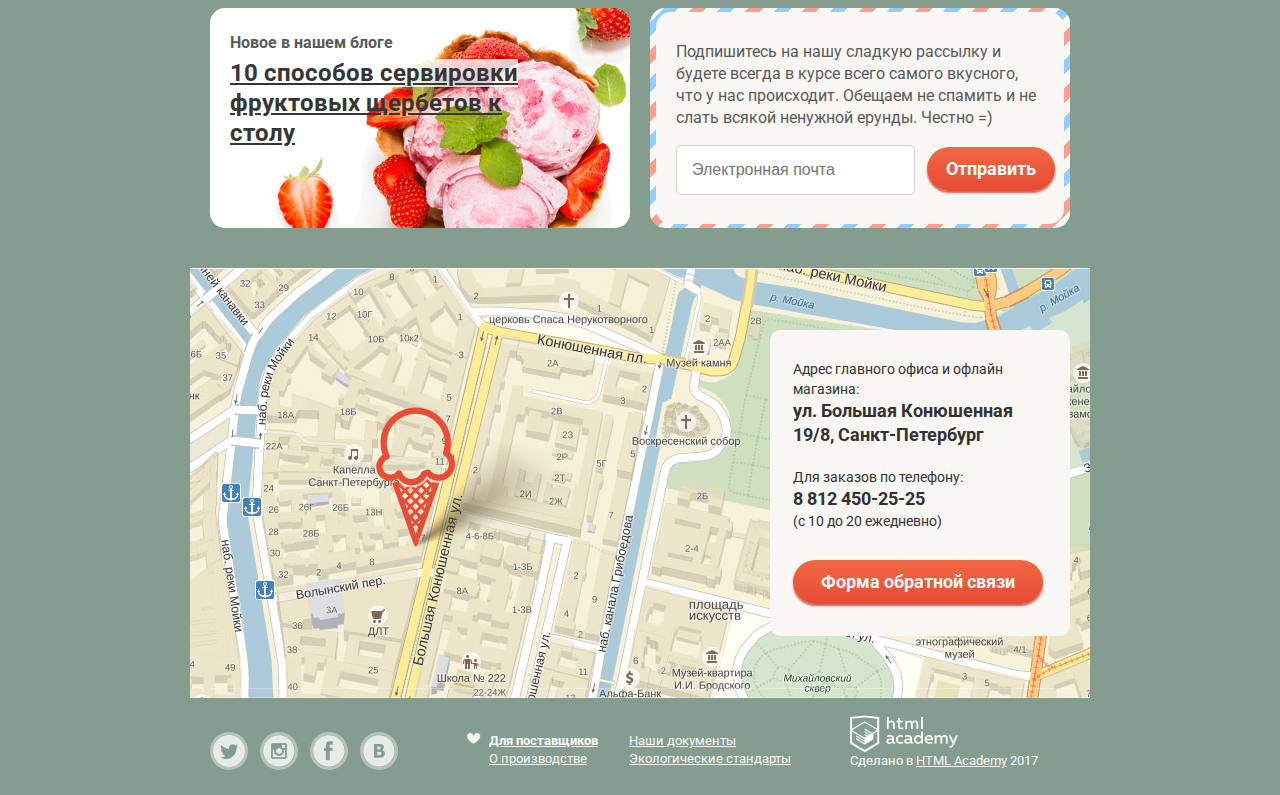
==== commit 68191aae: "доработка5" ====
--- a/index.html
+++ b/index.html
@@ -29,7 +29,7 @@
                   <a class="subnav-link" href="#"><b>Новинки</b></a>
                 </li>
                 <li class="subnav-item">
-                  <a class="subnav-link active" href="catalog.html">Сливочное</a>
+                  <a class="subnav-link" href="catalog.html">Сливочное</a>
                 </li>
                 <li class="subnav-item">
                   <a class="subnav-link" href="#">Щербеты</a>
@@ -62,7 +62,7 @@
               <label for="user-block-email">Электронная почта</label>
               <input type="password" name="password" id="password" placeholder="Пароль">
               <label for="password">Пароль</label>
-              <input type="submit" class="login-btn" value="Войти">
+              <input type="submit" class="btn login-btn" value="Войти">
               <div class="forget-new">
                 <a class="forget-new-link" href="#">Забыли пароль?</a>
                 <a class="forget-new-link" href="#">Новая регистрация</a>
@@ -71,7 +71,7 @@
           <a class="basket" href="#">Пусто</a>
         </div>
         <div class="time-work">
-          <p>с 10 до 20, ежедневно<br>
+          <p><span>с 10 до 20, ежедневно</span><br>
           <b>8 812 450-25-25</b>
           </p>
         </div>
@@ -118,7 +118,7 @@
             310 <span>/кг</span>
           </div>
           <div class="catalog-item-name">
-            Сливочное с <span>апельсиновым джемом </span>и цитрусовой стружкой
+            Сливочное с<span> апельсиновым джемом </span>и цитрусовой стружкой
           </div>
           <a class="btn" href="#">Быстрый просмотр</a>
         </article>
@@ -138,7 +138,7 @@
               355 <span>/кг</span>
             </div>
           <div class="catalog-item-name">
-            Сливочно-клубничное с<span>присыпкой из белого шоколада</span>
+            Сливочно-клубничное с<span> присыпкой из белого шоколада</span>
           </div>
           <a class="btn" href="#">Быстрый просмотр</a>
         </article>
@@ -148,7 +148,7 @@
               415 <span>/кг</span>
             </div>
           <div class="catalog-item-name">
-            Сливочное крем-брюле с<span>карамельной подливкой"</span>
+            Сливочное крем-брюле с<span> карамельной подливкой</span>
           </div>
           <a class="btn" href="#">Быстрый просмотр</a>
         </article>
@@ -190,7 +190,7 @@
       </section>
     </main>
   </div>
-    </div>
+
       <div class="map">
       </div>
       <div class="content-wrapper clearfix">
@@ -224,6 +224,7 @@
         </section>
       </div>
       </footer>
+      </div>
     </div>
     <div class="overlay"></div>
       <form class="feedback-form" action="/echo" method="post">
@@ -242,8 +243,8 @@
           <label for="massage"></label>
           <textarea id="massage">Напишите что-нибудь...</textarea>
         </div>
-        <input class="btn" type="submit" class="overlay-btn" value="Отправить" required>
+        <input class="btn" type="submit" class="overlay-btn" value="Отправить">
       </form>
-      <script src="script.js"></script>
+      <script src="../js/script.js"></script>
   </body>
 </html>
--- a/css/style.css
+++ b/css/style.css
@@ -353,7 +353,7 @@
 .search::before {
   content: "";
   position: absolute;
-  top: 7px;
+  top: 6px;
   left: 8px;
   width: 17px;
   height: 17px;
@@ -374,7 +374,7 @@
   content: "";
   position: absolute;
   top: 5px;
-  left: 15px;
+  left: 17px;
   width: 21px;
   height: 19px;
   background: url("../img/sprite.png") no-repeat;
@@ -420,7 +420,7 @@
   display: inline-block;
   vertical-align: top;
   top: -2px;
-  left: -8px;
+  left: -6px;
   width: 21px;
   height: 20px;
   text-decoration: none;
@@ -628,6 +628,16 @@
   color: #a0a0a0;
 }
 
+input[type="search"]:hover {
+  border: 2px solid #d3d3d2;
+  padding-left: 15px;
+}
+
+input[type="search"]:focus {
+  border: 2px solid #2e88e4;
+  padding-left: 15px;
+}
+
 .login-form {
   width: 278px;
   margin: 0 auto;
@@ -639,26 +649,34 @@
  background-color: #ffffff;
  border: 1px solid #d3d3d2;
  width: 224px;
- height: 44px;
+ height: 40px;
  margin-bottom: 20px;
+ padding: 4px 10px;
  border-radius: 6px;
  color: #a0a0a0;
 }
+
+input[type="email"]:hover, input[type="password"]:hover, input[type="text"]:hover {
+  border: 2px solid #d3d3d2;
+  padding: 3px 9px;
+}
+
+input[type="email"]:focus, input[type="password"]:focus, input[type="text"]:focus {
+  border: 2px solid #2e88e4;
+  padding: 3px 9px;
+}
+
 
 .login-btn {
   width: 100px;
   height: 44px;
-  font-weight: 600;
+  font-weight: bold;
   font-size: 18px;
   line-height: 24px;
   color: #ffffff;
-  text-decoration: none;
-  border-radius: 100px;
-  background-image: -moz-linear-gradient( 90deg, rgb(231,74,53) 0%, rgb(242,104,67) 100%);
-  background-image: -webkit-linear-gradient( 90deg, rgb(231,74,53) 0%, rgb(242,104,67) 100%);
-  background-image: -ms-linear-gradient( 90deg, rgb(231,74,53) 0%, rgb(242,104,67) 100%);
-  box-shadow: 0px 1px 2px 0px rgba(172, 16, 0, 0.004);
-}
+  cursor: pointer;
+}
+
 
 .forget-new {
   display: inline-block;
@@ -701,18 +719,25 @@
   line-height: 24px;
 }
 
+.inner-main {
+  margin-top: -18px;
+}
+
 .breadcrumbs {
+  font-size: 14px;
+  line-height: 16px;
+  font-weight: normal;
     margin: 0;
     padding: 0;
     min-width: 220px;
-    margin-bottom: 10px;
+    margin-bottom: 5px;
     list-style: none;
 }
 
 .breadcrumbs li {
   position: relative;
   display: inline;
-  padding-right: 22px;
+  padding-right: 19px;
 }
 
 .breadcrumbs a {
@@ -726,10 +751,10 @@
 .breadcrumbs li::after {
   content: "";
   position: absolute;
-  top: 8px;
-  right: 15px;
-  width: 6px;
-  height: 6px;
+  top: 7px;
+  right: 14px;
+  width: 5px;
+  height: 5px;
   transform: rotate(-45deg);
   box-shadow: 1px 1px 0 #fff,
               3px 3px 0 #849d8f,
@@ -817,11 +842,21 @@
   padding: 10px 23px;
 }
 
+.inner-main h1 {
+  margin-bottom: 24px;
+}
+
+.inner-main h2 {
+  margin: 0;
+  padding: 0;
+}
+
+
 .catalog-filter {
   font-size: 0px;
   min-height: 70px;
   width: 860px;
-  margin-bottom: 40px;
+  margin-bottom: 30px;
 }
 
 .filter-group {
@@ -829,26 +864,24 @@
   vertical-align: top;
   position: relative;
   width: 200px;
-  margin-right: 15px;
+  margin-right: 12px;
   font-size: 16px;
   line-height: 18px;
   font-weight: normal;
-  padding-top: 30px;
-  margin-bottom: 5px;
   box-sizing: border-box;
 }
 
-.filter-group h2 {
+.filter-group h2, label {
   font-size: 14px;
   line-height: 16px;
   font-weight: normal;
 }
 
 .sorting {
-  min-width: 194px;
+  width: 192px;
   height: 36px;
   border-radius: 20px;
-  padding-left: 14px;
+  padding-left: 11px;
   background: rgba(255, 255, 255, 0.2);
   color: #ffffff;
 }
@@ -866,7 +899,7 @@
 .price-controls label {
   display: inline-block;
   font-size: 14px;
-  line-height: 30px;
+  line-height: 16px;
   padding-right: 5px;
   vertical-align: top;
   cursor: pointer;
@@ -1082,7 +1115,7 @@
   vertical-align: top;
   width: 200px;
   margin-right: 20px;
-  padding-bottom: 20px;
+  padding-bottom: 17px;
   font-size: 16px;
   line-height: 22px;
   text-decoration: underline;
@@ -1105,7 +1138,7 @@
   top: -10px;
   left: -10px;
   width: 220px;
-  height: 364px;
+  height: 362px;
   background: rgba(255, 255, 255, 0.3);
   box-shadow: 0px 20px 20px 0px rgba(0, 0, 0, 0.4);
   border-radius: 6px;
@@ -1121,17 +1154,14 @@
 }
 
 .catalog-item .btn {
-  padding: 15px 0;
-  width: 200px;
-  position: absolute;
-  top: 285px;
+  padding: 10px 0;
+  width: 194px;
+  position: absolute;
+  top: 289px;
   left: 50%;
   transform: translate(-50%);
 }
 
-.catalog-item .btn {
-  display: none;
-}
 
 .catalog-item:hover::before {
   opacity: 1;
@@ -1196,6 +1226,10 @@
   background: #e9ddc1 url("../img/pattern.png") repeat;
 }
 
+.features p {
+  padding-top: 5px;
+}
+
 .features-title {
   display: block;
   width: 720px;
@@ -1204,7 +1238,7 @@
   font-weight: medium;
   color: #323232;
   margin-top: 24px;
-  margin-bottom: 22px;
+  margin-bottom: 8px;
   padding-left: 20px;
 }
 
@@ -1214,13 +1248,12 @@
   width: 420px;
   padding-left: 77px;
   box-sizing: border-box;
-  margin-bottom: 12px;
 }
 
 .features-item::before {
   content: "";
   position: absolute;
-  top: -12px;
+  top: 0;
   left: 21px;
   width: 49px;
   height: 49px;
@@ -1311,8 +1344,8 @@
 .subscribe .email {
   background-color: #ffffff;
   border: 1px solid #d3d3d2;
-  width: 230px;
-  height: 44px;
+  width: 212px;
+  height: 40px;
   border-radius: 5px;
   padding-left: 15px;
 }
@@ -1327,11 +1360,13 @@
 
 .subscribe input[type="email"]:hover {
   border: 2px solid #d3d3d2;
+  padding-left: 14px;
 }
 
 .subscribe input[type="email"]:focus {
   border: 2px solid #2e88e4;
   border-radius: 5px;
+  padding-left: 14px;
 }
 
 .subscribe label {
@@ -1396,7 +1431,6 @@
   width: 30px;
   color: #ffffff;
   line-height: 30px;
-  margin-left: 5px;
   text-align: center;
 }
 
@@ -1471,7 +1505,7 @@
 
 .contacts p {
   display: block;
-  padding-top: 18px;
+  padding-top: 5px;
   padding-left: 3px;
 }
 
@@ -1504,7 +1538,8 @@
   display: inline-block;
   width: 32px;
   height: 32px;
-  margin: 0 3px;
+  margin-right: 10px;
+  margin-top: 2px;
   font-size: 0;
   vertical-align: top;
   text-decoration: none;
@@ -1632,8 +1667,8 @@
 .footer-copyright::before {
   content: "";
   position: absolute;
-  top: -40px;
-  left: 0;
+  top: -37px;
+  left: 30;
   width: 109px;
   height: 38px;
   background: url("../img/html.png") no-repeat;
@@ -1668,10 +1703,29 @@
   display: none;
 }
 
+@keyframes bounce {
+  0%   {transform: translateY(-2000px);}
+  70%  {transform: translateY(30px);}
+  90%  {transform: translateY(-10px);}
+  100% {transform: translateY(0);}
+}
+
+@keyframes shake {
+  0%, 100% {transform: translateX(0);}
+  10%, 30%, 50%, 70%, 90% {transform: translateX(-10px);}
+  20%, 40%, 60%, 80% {transform: translateX(10px);}
+}
+
 .feedback-form-show {
   display: block;
   animation: bounce 0.6s;
 }
+
+.overlay-show {
+  display: block;
+  animation: bounce 0.6s;
+}
+
 
 .feedback-form-close {
   position:absolute;
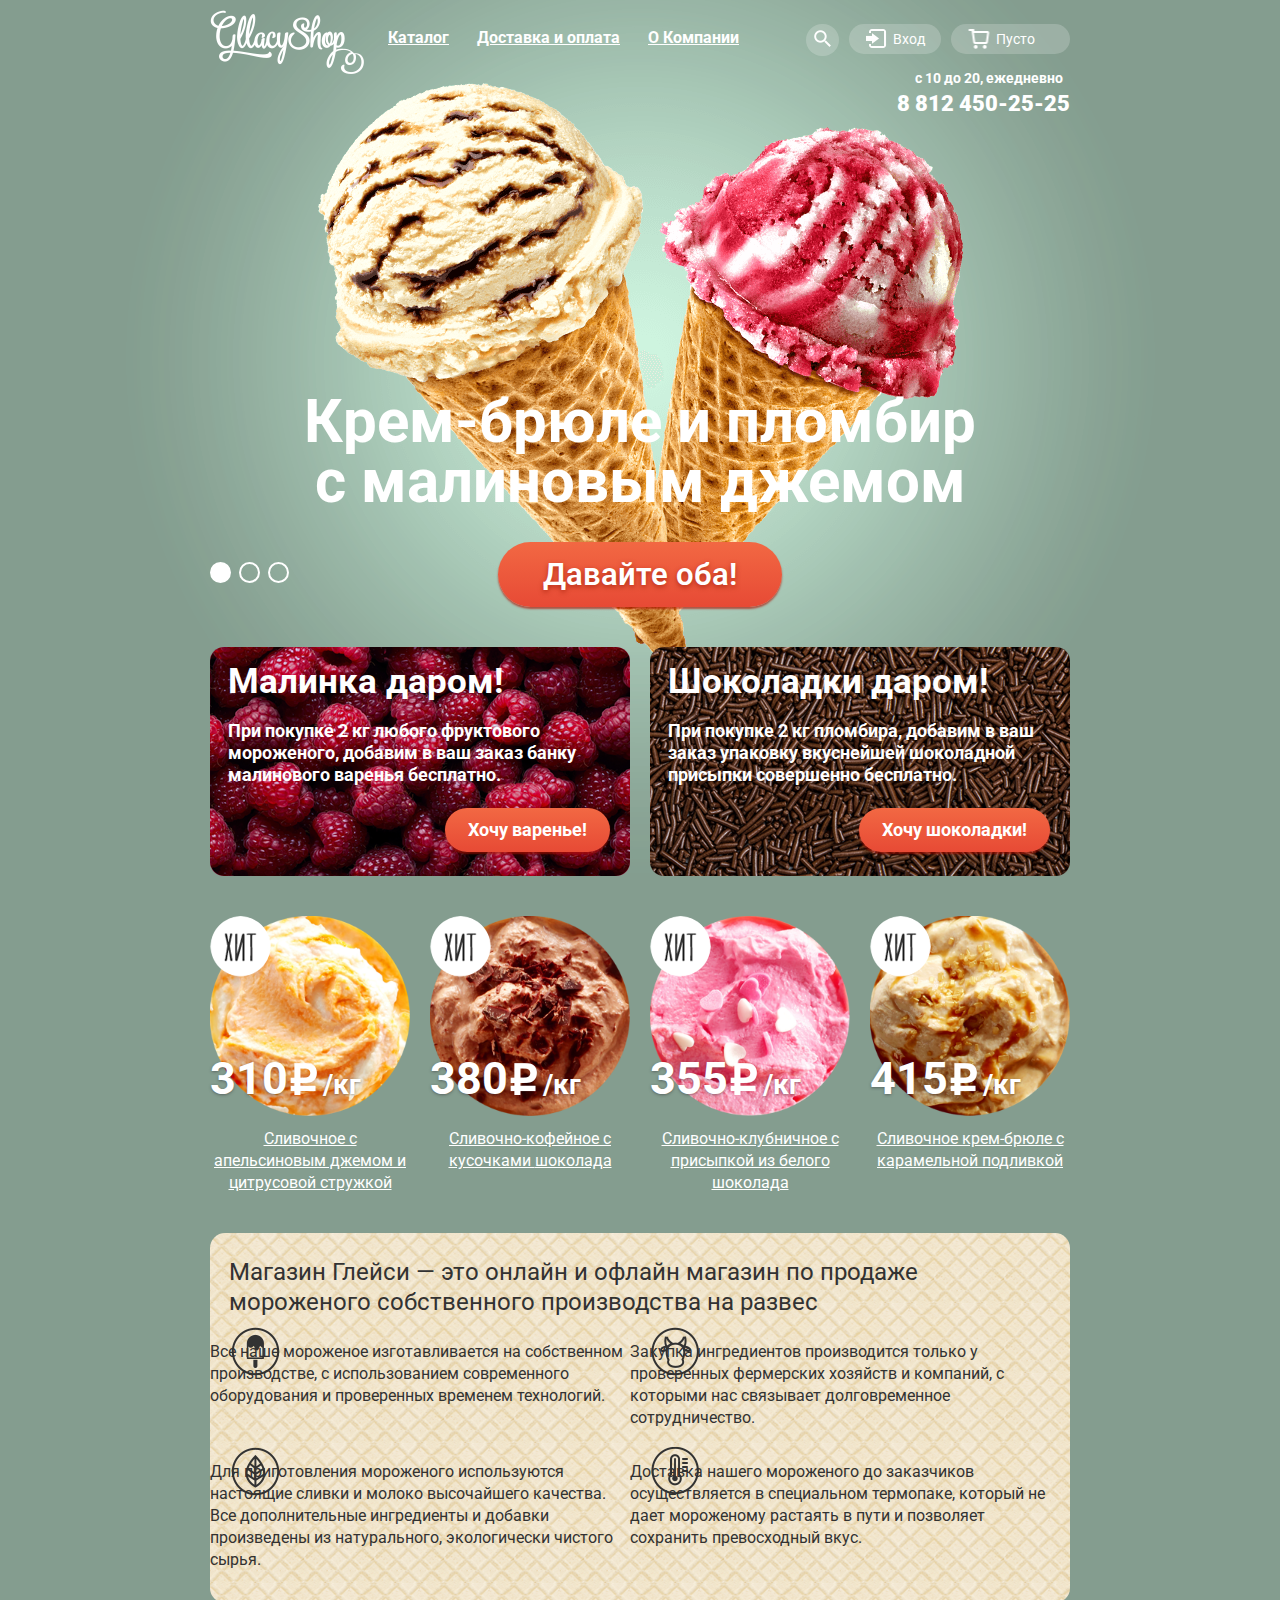
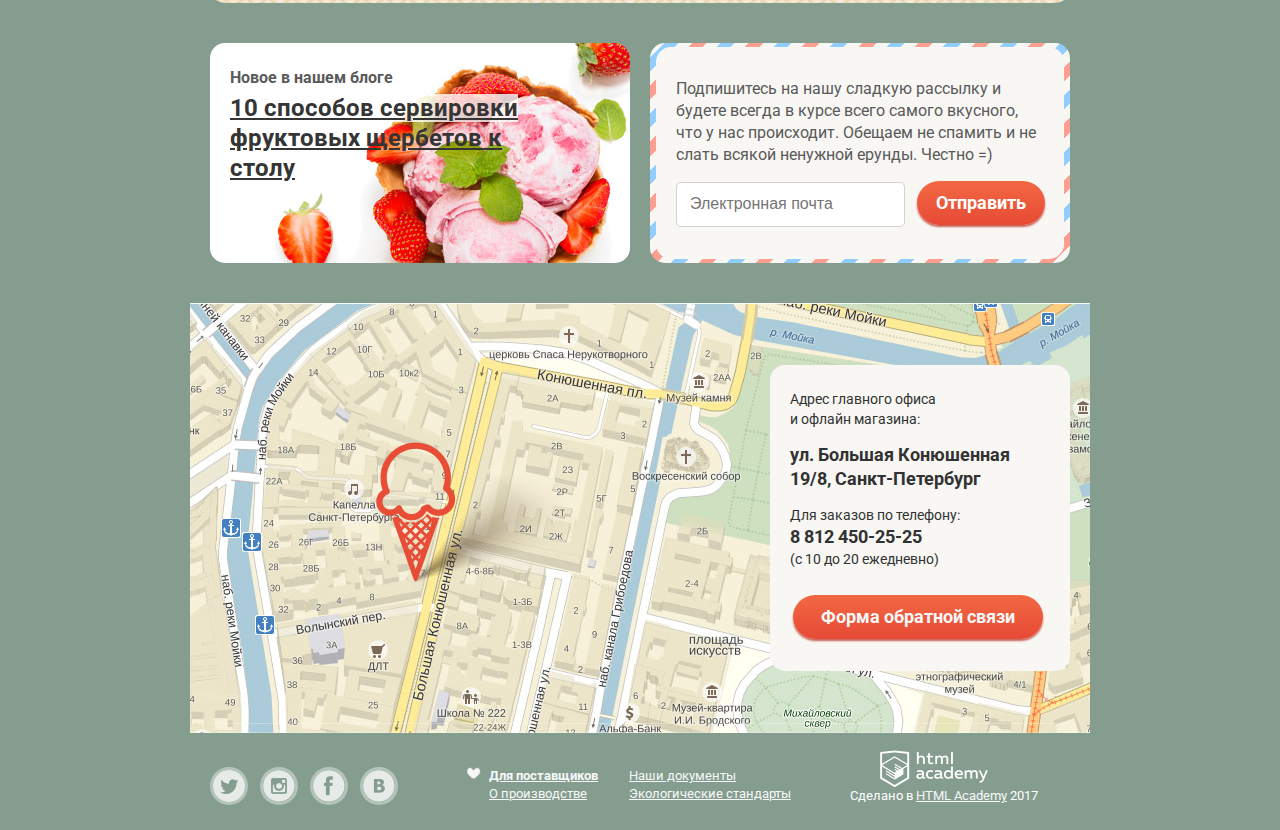
==== commit 87819dff: "Доработка6" ====
--- a/index.html
+++ b/index.html
@@ -71,9 +71,8 @@
           <a class="basket" href="#">Пусто</a>
         </div>
         <div class="time-work">
-          <p><span>с 10 до 20, ежедневно</span><br>
-          <b>8 812 450-25-25</b>
-          </p>
+          <p class="time">с 10 до 20, ежедневно</p>
+          <p><b>8 812 450-25-25</b></p>
         </div>
 
     </header>
@@ -148,7 +147,7 @@
               415 <span>/кг</span>
             </div>
           <div class="catalog-item-name">
-            Сливочное крем-брюле с<span> карамельной подливкой</span>
+            Сливочное крем-брюле с <span> карамельной подливкой</span>
           </div>
           <a class="btn" href="#">Быстрый просмотр</a>
         </article>
@@ -197,8 +196,8 @@
         <footer class="main-footer">
           <div class="contacts">
             <p class="contacts-tip">
-              Адрес главного офиса и офлайн магазина:
-              <b>ул. Большая Конюшенная 19/8, Санкт-Петербург</b><br>
+              <p class="contacts-tip-adress">Адрес главного офиса и офлайн магазина:</p>
+              <p><b>ул. Большая Конюшенная 19/8, Санкт-Петербург</b></p>
               Для заказов по телефону:<b>8 812 450-25-25 </b>(с 10 до 20 ежедневно)</p>
               <a class="btn" href="#">Форма обратной связи</a>
           </div>
@@ -245,6 +244,6 @@
         </div>
         <input class="btn" type="submit" class="overlay-btn" value="Отправить">
       </form>
-      <script src="../js/script.js"></script>
+      <script src="js/script.js"></script>
   </body>
 </html>
--- a/css/style.css
+++ b/css/style.css
@@ -129,7 +129,7 @@
 
 .slider-controls {
   position: absolute;
-  bottom: 22px;
+  bottom: 23px;
   left: 0;
   z-index: 20;
   font-size: 0;
@@ -183,7 +183,6 @@
   width: 860px;
   margin: 0 auto;
   padding: 0 20px;
-
 }
 
 .logo {
@@ -215,7 +214,6 @@
   font-weight: bold;
   line-height: 18px;
 }
-
 
 .main-navigation a {
   display: block;
@@ -568,6 +566,7 @@
   opacity: 0;
   transition: opacity 0.4s ease-out, visibility 0.4s ease-out;
   z-index: 1;
+  box-sizing: border-box;
 }
 
 .search::after {
@@ -631,12 +630,12 @@
 input[type="search"]:hover {
   border: 2px solid #d3d3d2;
   padding-left: 15px;
-}
+ }
 
 input[type="search"]:focus {
   border: 2px solid #2e88e4;
   padding-left: 15px;
-}
+ }
 
 .login-form {
   width: 278px;
@@ -645,7 +644,7 @@
   box-sizing: border-box;
 }
 
-input[type="email"], input[type="password"], input[type="text"] {
+input[type="email"], input[type="password"], .user-blok input[type="text"] {
  background-color: #ffffff;
  border: 1px solid #d3d3d2;
  width: 224px;
@@ -656,12 +655,12 @@
  color: #a0a0a0;
 }
 
-input[type="email"]:hover, input[type="password"]:hover, input[type="text"]:hover {
+input[type="email"]:hover, input[type="password"]:hover, .user-blok input[type="text"]:hover {
   border: 2px solid #d3d3d2;
   padding: 3px 9px;
 }
 
-input[type="email"]:focus, input[type="password"]:focus, input[type="text"]:focus {
+input[type="email"]:focus, input[type="password"]:focus, .user-blok input[type="text"]:focus {
   border: 2px solid #2e88e4;
   padding: 3px 9px;
 }
@@ -711,15 +710,26 @@
 }
 
 .time-work p {
+  font-size: 14px;
+  line-height: 16px;
+  font-weight: bold;
   margin: 0;
 }
+
+.time-work .time {
+  padding-left: 18px;
+  padding-bottom: 6px
+}
+
 
 .time-work b {
   font-size: 22px;
   line-height: 24px;
 }
 
-.inner-main {
+
+
+.inner-main.catalog {
   margin-top: -18px;
 }
 
@@ -846,11 +856,18 @@
   margin-bottom: 24px;
 }
 
-.inner-main h2 {
+.inner-main-catalog h2, .inner-main-catalog label {
   margin: 0;
+  padding-left: 16px;
+  font-size: 14px;
+  line-height: 16px;
+  font-weight: normal;
+
+}
+
+.price-controls label {
   padding: 0;
 }
-
 
 .catalog-filter {
   font-size: 0px;
@@ -861,21 +878,17 @@
 
 .filter-group {
   display: inline-block;
-  vertical-align: top;
+  vertical-align: middle;
   position: relative;
   width: 200px;
   margin-right: 12px;
+  margin-bottom: 18px;
   font-size: 16px;
   line-height: 18px;
   font-weight: normal;
   box-sizing: border-box;
 }
 
-.filter-group h2, label {
-  font-size: 14px;
-  line-height: 16px;
-  font-weight: normal;
-}
 
 .sorting {
   width: 192px;
@@ -900,7 +913,6 @@
   display: inline-block;
   font-size: 14px;
   line-height: 16px;
-  padding-right: 5px;
   vertical-align: top;
   cursor: pointer;
 }
@@ -913,6 +925,7 @@
 .price-controls input {
   width: 52px;
   margin: 0;
+  padding: 0;
   color: inherit;
   font: inherit;
   background: none;
@@ -1022,12 +1035,12 @@
   .filter-group:nth-child(4) {
     display: inline-block;
     vertical-align: top;
-    width: 704px;
+    width: 670px;
     margin-right: 10px;
 }
 
 .filter-checkbox-wrapper {
-  width: 100%;
+  width: 670px;
   height: 36px;
   border-radius: 20px;
   padding-left: 20px;
@@ -1075,9 +1088,9 @@
 
 .btn-transparent {
   display: inline-block;
-  vertical-align: bottom;
-  margin: 0 auto;
-  padding: 8px 29px;
+  vertical-align: middle;
+  margin: 17px 17px;
+  padding: 6px 29px;
   font-size: 16px;
   line-height: 18px;
   font-weight: normal;
@@ -1106,7 +1119,7 @@
   float: left;
   width: 860px;
   font-size: 0px;
-  margin-bottom: 20px;
+  margin-bottom: 22px;
 }
 
 .catalog-item {
@@ -1160,7 +1173,9 @@
   top: 289px;
   left: 50%;
   transform: translate(-50%);
-}
+  display: none;
+}
+
 
 
 .catalog-item:hover::before {
@@ -1221,21 +1236,24 @@
   font-weight: normal;
   color: #323232;
   padding-right: 20px;
+  padding-bottom: 16px;
   box-sizing: border-box;
   border-radius: 15px;
   background: #e9ddc1 url("../img/pattern.png") repeat;
 }
 
-.features p {
-  padding-top: 5px;
-}
+.features h2 {
+margin: 24px 19px 8px;
+padding: 0;
+}
+
 
 .features-title {
   display: block;
   width: 720px;
   font-size: 24px;
   line-height: 30px;
-  font-weight: medium;
+  font-weight: normal;
   color: #323232;
   margin-top: 24px;
   margin-bottom: 8px;
@@ -1246,6 +1264,7 @@
   float: left;
   position: relative;
   width: 420px;
+  height: 132px
   padding-left: 77px;
   box-sizing: border-box;
 }
@@ -1253,7 +1272,7 @@
 .features-item::before {
   content: "";
   position: absolute;
-  top: 0;
+  top: 2px;
   left: 21px;
   width: 49px;
   height: 49px;
@@ -1344,14 +1363,14 @@
 .subscribe .email {
   background-color: #ffffff;
   border: 1px solid #d3d3d2;
-  width: 212px;
-  height: 40px;
+  width: 204px;
+  height: 35px;
   border-radius: 5px;
-  padding-left: 15px;
+  padding-left: 13px;
 }
 
 .subscribe p {
-  margin: 33px 26px 16px 26px;
+  margin: 35px 26px 15px 26px;
 }
 
 .subscribe input {
@@ -1463,7 +1482,6 @@
   background: #ffffff;
   border-radius: 50%;
 }
-
 
 .main-footer {
   position: relative;
@@ -1486,7 +1504,7 @@
   line-height: 20px;
   font-weight: normal;
   color: #323232;
-  border-radius: 10px;
+  border-radius: 15px;
   box-sizing: border-box;
 }
 
@@ -1505,8 +1523,10 @@
 
 .contacts p {
   display: block;
-  padding-top: 5px;
-  padding-left: 3px;
+}
+
+.contacts-tip-adress {
+  width: 152px;
 }
 
 .main-footer {
@@ -1668,7 +1688,7 @@
   content: "";
   position: absolute;
   top: -37px;
-  left: 30;
+  left: 30px;
   width: 109px;
   height: 38px;
   background: url("../img/html.png") no-repeat;
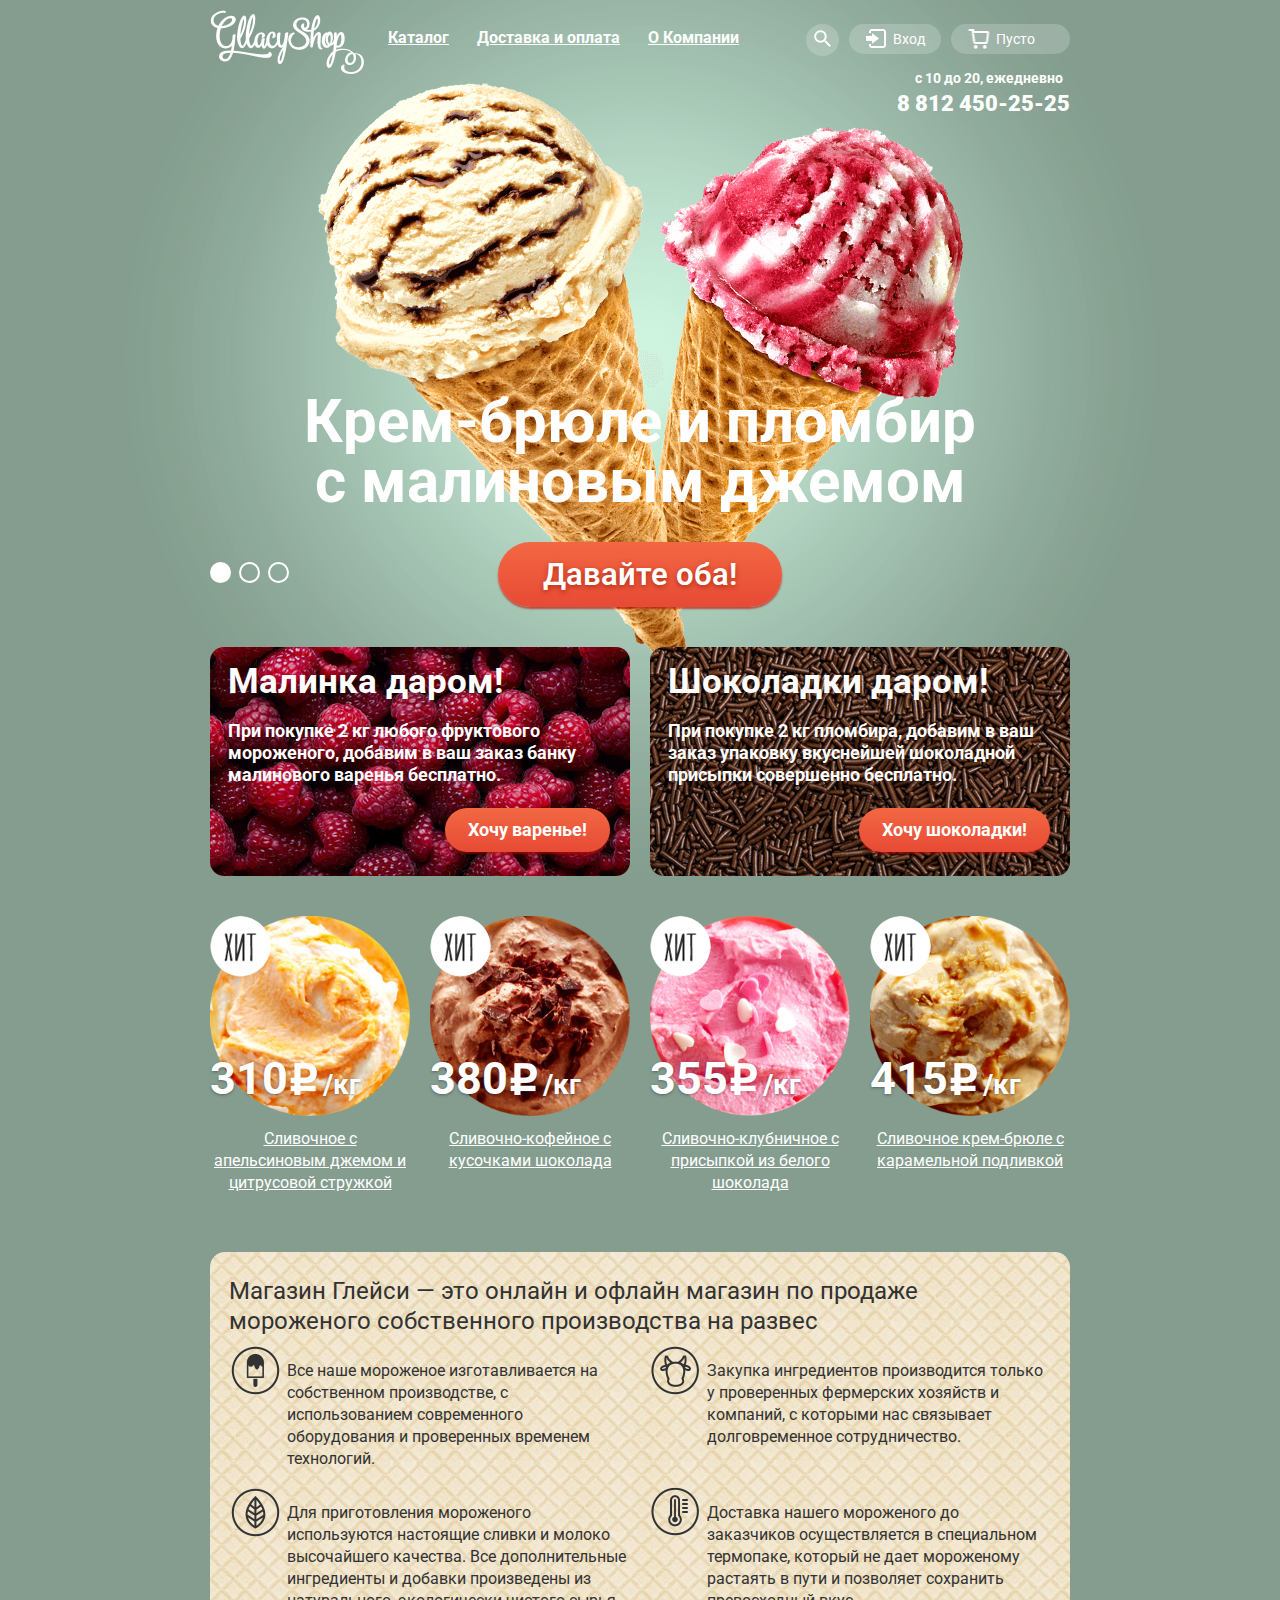
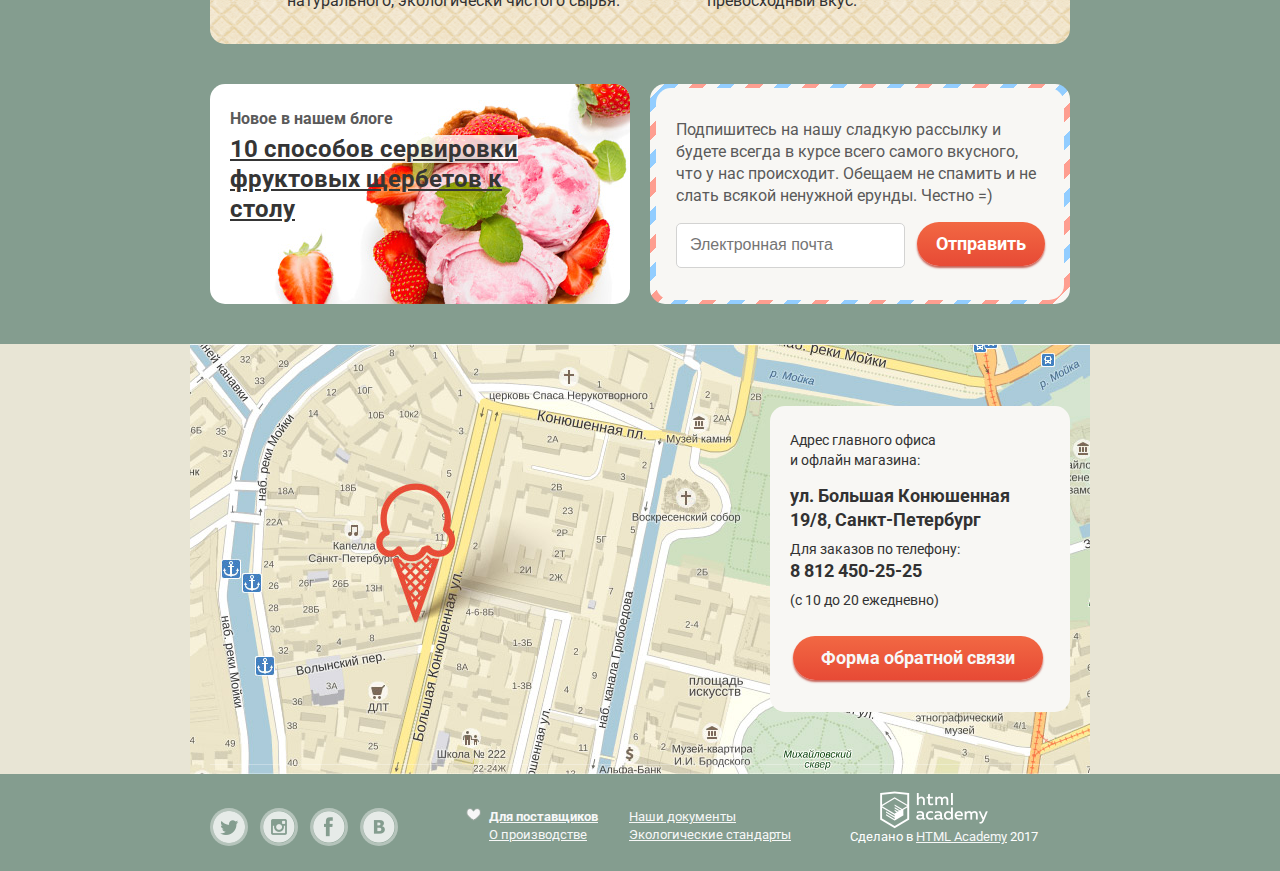
==== commit 92bf83b3: "Доработка7" ====
--- a/index.html
+++ b/index.html
@@ -183,7 +183,7 @@
           <form class="mail-form" action="/echo" method="get">
           <input class="email" type="email" name="email" id="email" placeholder="Электронная почта">
           <label for="email">Электронная почта</label>
-          <input class="btn" type="submit" class="subscribe-btn" value="Отправить">
+          <input class="btn subscribe-btn" type="submit" value="Отправить">
           </form>
       </div>
       </section>
@@ -197,7 +197,7 @@
           <div class="contacts">
             <p class="contacts-tip">
               <p class="contacts-tip-adress">Адрес главного офиса и офлайн магазина:</p>
-              <p><b>ул. Большая Конюшенная 19/8, Санкт-Петербург</b></p>
+              <b>ул. Большая Конюшенная 19/8, Санкт-Петербург</b>
               Для заказов по телефону:<b>8 812 450-25-25 </b>(с 10 до 20 ежедневно)</p>
               <a class="btn" href="#">Форма обратной связи</a>
           </div>
@@ -242,7 +242,7 @@
           <label for="massage"></label>
           <textarea id="massage">Напишите что-нибудь...</textarea>
         </div>
-        <input class="btn" type="submit" class="overlay-btn" value="Отправить">
+        <input class="btn overlay-btn" type="submit" value="Отправить">
       </form>
       <script src="js/script.js"></script>
   </body>
--- a/css/style.css
+++ b/css/style.css
@@ -625,6 +625,7 @@
   padding-left: 16px;
   border-radius: 6px;
   color: #a0a0a0;
+  box-sizing: border-box;
 }
 
 input[type="search"]:hover {
@@ -666,14 +667,19 @@
 }
 
 
-.login-btn {
+.user-blok .login-btn {
   width: 100px;
   height: 44px;
   font-weight: bold;
   font-size: 18px;
   line-height: 24px;
+  padding-top: 8px;
   color: #ffffff;
   cursor: pointer;
+}
+
+.user-blok .login-btn:active {
+  border: none;
 }
 
 
@@ -694,11 +700,6 @@
 
 .forget-new a:hover {
   color: #e84d37;
-}
-
-.user-block input:focus {
-  border: 2px solid #8fbdec;
-  border-radius: 10px;
 }
 
 .user-block label {
@@ -852,6 +853,11 @@
   padding: 10px 23px;
 }
 
+.inner-main-catalog {
+  margin-top: -10px;
+}
+
+
 .inner-main h1 {
   margin-bottom: 24px;
 }
@@ -859,10 +865,10 @@
 .inner-main-catalog h2, .inner-main-catalog label {
   margin: 0;
   padding-left: 16px;
+  margin-bottom: 5px;
   font-size: 14px;
   line-height: 16px;
   font-weight: normal;
-
 }
 
 .price-controls label {
@@ -873,7 +879,7 @@
   font-size: 0px;
   min-height: 70px;
   width: 860px;
-  margin-bottom: 30px;
+  margin-bottom: 23px;
 }
 
 .filter-group {
@@ -934,7 +940,7 @@
 
 .range-controls {
   position: relative;
-  min-width: 194px;
+  min-width: 215px;
   height: 36px;
   border-radius: 20px;
   background: rgba(255, 255, 255, 0.2);
@@ -979,8 +985,8 @@
 .filter-group:nth-child(3) {
   display: inline-block;
   vertical-align: top;
-  width: 420px;
-  margin-right: 10px;
+  width: 398px;
+  margin-right: 13px;
 }
 
 .filter-radio label {
@@ -1043,7 +1049,7 @@
   width: 670px;
   height: 36px;
   border-radius: 20px;
-  padding-left: 20px;
+  padding-left: 17px;
   background: rgba(255, 255, 255, 0.2);
   color: #ffffff;
 }
@@ -1059,7 +1065,7 @@
   cursor: pointer;
   padding-left: 35px;
   padding-top: 7px;
-  margin-right: 17px;
+  margin-right: 26px;
 }
 
 .filter-checkbox label::before {
@@ -1089,8 +1095,8 @@
 .btn-transparent {
   display: inline-block;
   vertical-align: middle;
-  margin: 17px 17px;
-  padding: 6px 29px;
+  margin: 21px 0 0 36px;;
+  padding: 6px 28px;
   font-size: 16px;
   line-height: 18px;
   font-weight: normal;
@@ -1128,7 +1134,7 @@
   vertical-align: top;
   width: 200px;
   margin-right: 20px;
-  padding-bottom: 17px;
+  padding-bottom: 36px;
   font-size: 16px;
   line-height: 22px;
   text-decoration: underline;
@@ -1264,7 +1270,7 @@
   float: left;
   position: relative;
   width: 420px;
-  height: 132px
+  min-height: 132px;
   padding-left: 77px;
   box-sizing: border-box;
 }
@@ -1379,13 +1385,13 @@
 
 .subscribe input[type="email"]:hover {
   border: 2px solid #d3d3d2;
-  padding-left: 14px;
+  padding-left: 12px;
 }
 
 .subscribe input[type="email"]:focus {
   border: 2px solid #2e88e4;
   border-radius: 5px;
-  padding-left: 14px;
+  padding-left: 12px;
 }
 
 .subscribe label {
@@ -1403,7 +1409,7 @@
 .map {
   width: 100%;
   height: 430px;
-  background: url("../img/map.jpg") no-repeat center;
+  background: #e8e5d5 url("../img/map.jpg") no-repeat center;
 }
 
 .pagination {
@@ -1421,8 +1427,8 @@
 .pagination::after {
   content: "";
   position: absolute;
-  top: 10px;
-  left: 632px;
+  top: 9px;
+  left: 675px;
   width: 12px;
   height: 12px;
   box-shadow: 2px 2px  0 #ffffff;
@@ -1433,7 +1439,7 @@
 .pagination::before {
   content: "";
   position: absolute;
-  top: 10px;
+  top: 9px;
   right: 16px;
   width: 12px;
   height: 12px;
@@ -1519,6 +1525,7 @@
   font-size: 18px;
   line-height: 24px;
   font-weight: bold;
+  margin-bottom: 7px;
 }
 
 .contacts p {
@@ -1788,8 +1795,20 @@
   margin-bottom: 20px;
 }
 
+.feedback-form input[type="text"] {
+  background-color: #ffffff;
+  border: 1px solid #d3d3d2;
+  width: 224px;
+  height: 40px;
+  margin-bottom: 20px;
+  padding: 4px 14px;
+  border-radius: 6px;
+  color: #a0a0a0;
+}
+
+
 .feedback-form-massage textarea {
-  padding: 10px 19px;
+  padding: 10px 14px;
   color: #b4b4b4;
   width: 428px;
   height: 150px;
@@ -1801,6 +1820,8 @@
 
 .feedback-form textarea:hover {
   border: 2px solid #d3d3d2;
+  padding: 9px 13px;
+
 }
 
 .feedback-form textarea:focus {
@@ -1808,13 +1829,25 @@
   border-radius: 5px;
 }
 
-.feedback-form input[type="text"]:hover, .feedback-form input[type="email"]:hover {
+.feedback-form input[type="email"]:hover {
   border: 2px solid #d3d3d2;
 }
 
-.feedback-form input[type="text"]:focus, .feedback-form input[type="email"]:focus {
+.feedback-form input[type="text"]:hover {
+  padding: 3px 13px;
+  border: 2px solid #d3d3d2;
+}
+
+.feedback-form input[type="email"]:focus {
   border: 2px solid #8fbdec;
   border-radius: 5px;
+}
+
+.feedback-form input[type="text"]:focus {
+  border: 2px solid #8fbdec;
+  border-radius: 5px;
+  padding: 3px 13px;
+
 }
 
 .feedback-form .btn {
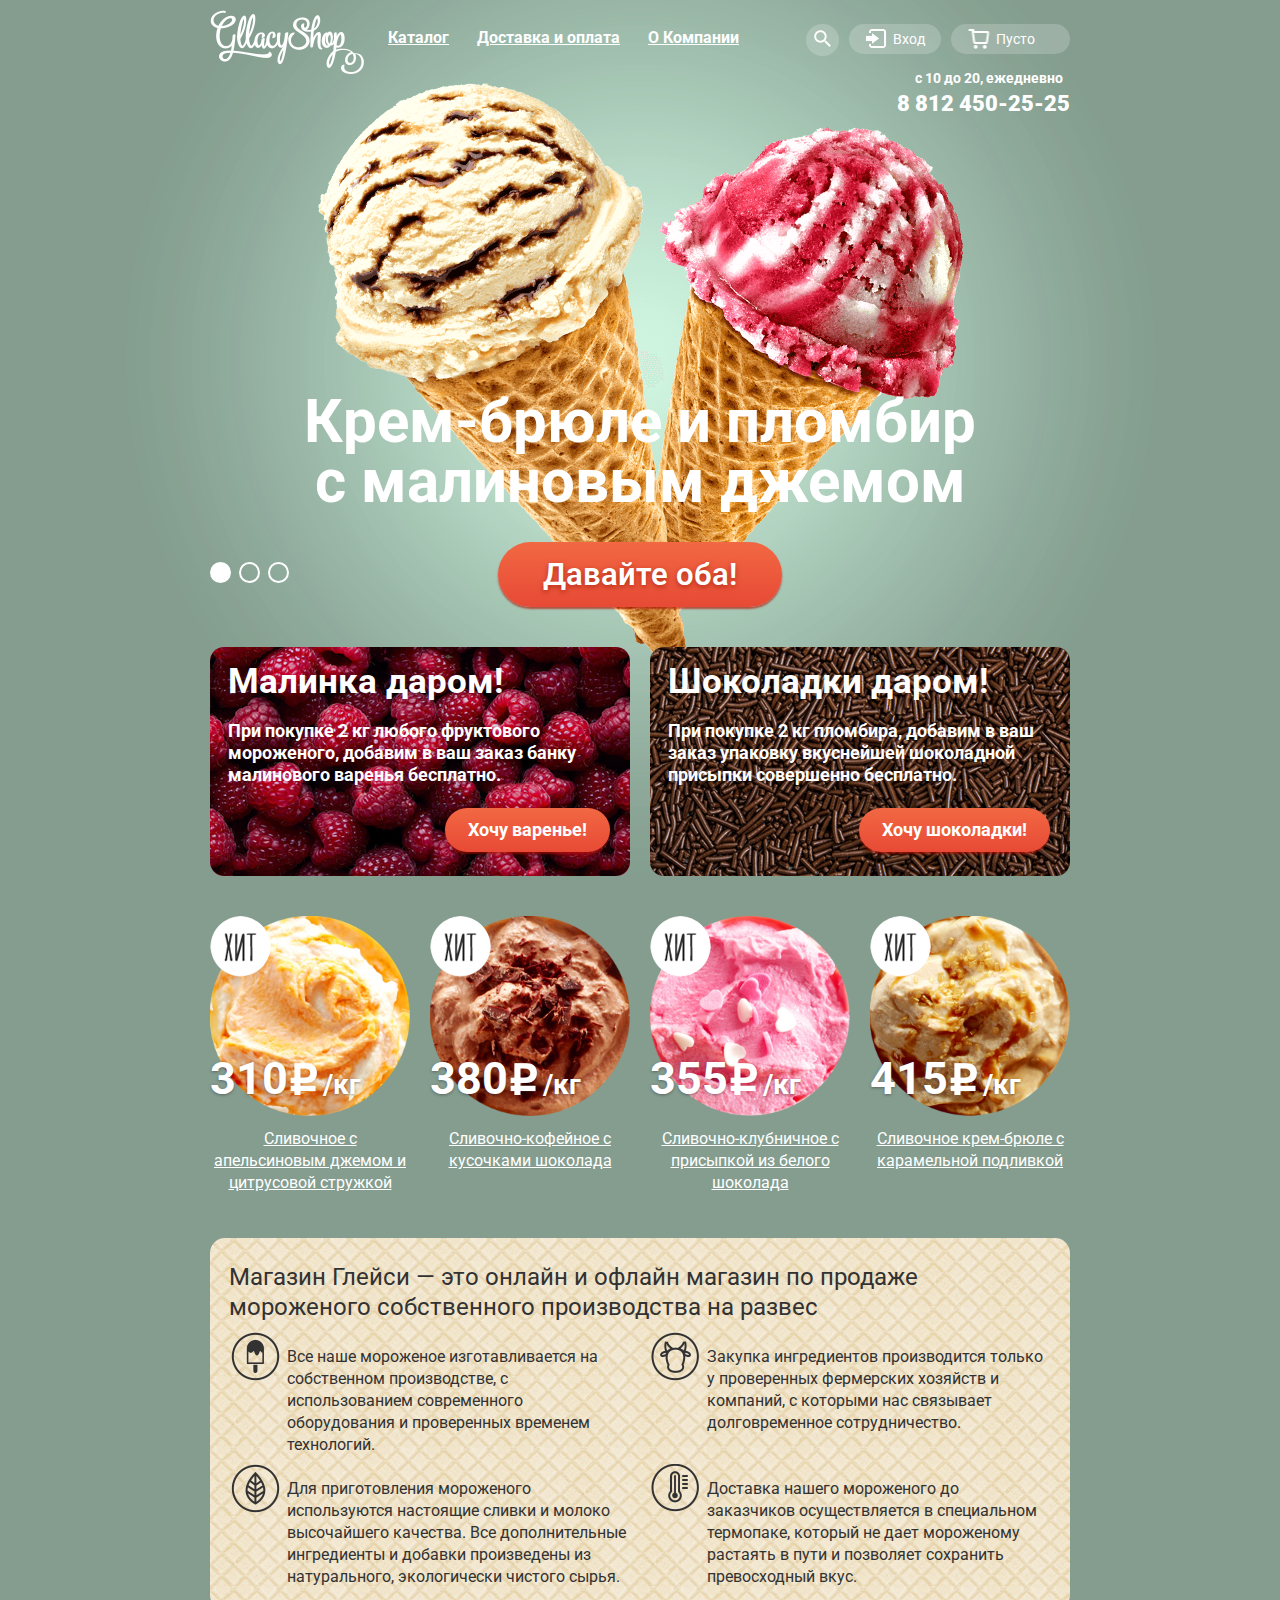
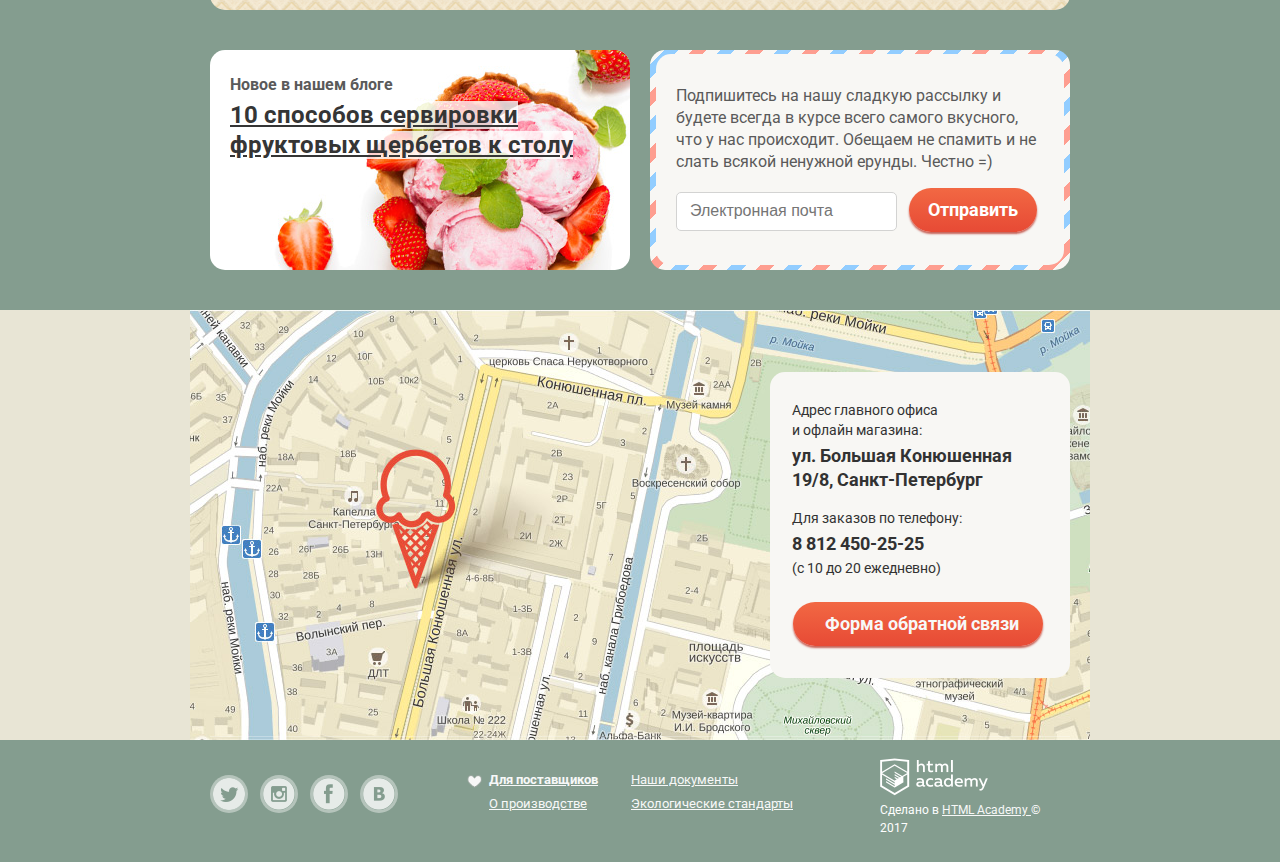
==== commit e97cc530: "Проверка" ====
--- a/index.html
+++ b/index.html
@@ -53,15 +53,19 @@
         <div class="user-block">
           <a class="search" href="#"></a>
             <form class="search-form" action="/echo" method="get">
-              <input type="search" name="search" id="search" placeholder="Что ищем?">
+              <input type="search" name="search" id="search">
               <label for="search">Что ищем?</label>
             </form>
           <a class="login" href="#">Вход</a>
             <form class="login-form" action="/echo" method="post">
-              <input type="email" name="user-block-email" id="user-block-email" placeholder="Электронная почта">
-              <label for="user-block-email">Электронная почта</label>
-              <input type="password" name="password" id="password" placeholder="Пароль">
-              <label for="password">Пароль</label>
+              <div class="login-form-wrapper">
+                <input type="email" name="user-block-email" id="user-block-email">
+                <label for="user-block-email">Электронная почта</label>
+              </div>
+              <div class="login-form-wrapper">
+                <input type="password" name="password" id="password" >
+                <label for="password">Пароль</label>
+              </div>
               <input type="submit" class="btn login-btn" value="Войти">
               <div class="forget-new">
                 <a class="forget-new-link" href="#">Забыли пароль?</a>
@@ -117,7 +121,7 @@
             310 <span>/кг</span>
           </div>
           <div class="catalog-item-name">
-            Сливочное с<span> апельсиновым джемом </span>и цитрусовой стружкой
+            Сливочное с апельсиновым джемом и цитрусовой стружкой
           </div>
           <a class="btn" href="#">Быстрый просмотр</a>
         </article>
@@ -127,7 +131,7 @@
             380 <span>/кг</span>
           </div>
           <div class="catalog-item-name">
-            Сливочно-кофейное с кусочками <span>шоколада</span>
+            Сливочно-кофейное с кусочками шоколада
           </div>
           <a class="btn" href="#">Быстрый просмотр</a>
         </article>
@@ -137,7 +141,7 @@
               355 <span>/кг</span>
             </div>
           <div class="catalog-item-name">
-            Сливочно-клубничное с<span> присыпкой из белого шоколада</span>
+            Сливочно-клубничное с присыпкой из белого шоколада
           </div>
           <a class="btn" href="#">Быстрый просмотр</a>
         </article>
@@ -147,7 +151,7 @@
               415 <span>/кг</span>
             </div>
           <div class="catalog-item-name">
-            Сливочное крем-брюле с <span> карамельной подливкой</span>
+            Сливочное крем-брюле с карамельной подливкой
           </div>
           <a class="btn" href="#">Быстрый просмотр</a>
         </article>
@@ -175,7 +179,7 @@
         <article class="blog-preview">
           <b class="blog-title">Новое в нашем блоге</b>
             <a class="blog-link" href="#">
-              10 способов сервировки <span>фруктовых щербетов к </span>столу
+              10 способов сервировки фруктовых щербетов к столу
             </a>
         </article>
         <div class="subscribe">
@@ -189,8 +193,8 @@
       </section>
     </main>
   </div>
-
       <div class="map">
+        <iframe src="https://www.google.com/maps/embed?pb=!1m18!1m12!1m3!1d1998.599104370521!2d30.320889251959244!3d59.93879418178727!2m3!1f0!2f0!3f0!3m2!1i1024!2i768!4f13.1!3m3!1m2!1s0x4696310fca5ba729%3A0xea9c53d4493c879f!2z0JHQvtC70YzRiNCw0Y8g0JrQvtC90Y7RiNC10L3QvdCw0Y8g0YPQuy4sIDE5LCDQodCw0L3QutGCLdCf0LXRgtC10YDQsdGD0YDQsywgMTkxMTg2!5e0!3m2!1sru!2sru!4v1487691614503" width="900" height="430" frameborder="0" style="border:0" allowfullscreen></iframe>
       </div>
       <div class="content-wrapper clearfix">
         <footer class="main-footer">
@@ -198,8 +202,8 @@
             <p class="contacts-tip">
               <p class="contacts-tip-adress">Адрес главного офиса и офлайн магазина:</p>
               <b>ул. Большая Конюшенная 19/8, Санкт-Петербург</b>
-              Для заказов по телефону:<b>8 812 450-25-25 </b>(с 10 до 20 ежедневно)</p>
-              <a class="btn" href="#">Форма обратной связи</a>
+              Для заказов по телефону:<b class="phone">8 812 450-25-25 </b>(с 10 до 20 ежедневно)
+              <a class="btn" href="feedback.html">Форма обратной связи</a>
           </div>
         <div class="footer-bottom">
         <section class="footer-social">
@@ -211,15 +215,15 @@
         <div class="footer-menu">
           <div class="footer-menu-item">
             <a class="heart-icon" href="#"><span>Для поставщиков</span></a>
-            <a href="#">О производстве</a>
+            <a class="footer-menu-second" href="#">О производстве</a>
           </div>
           <div class="footer-menu-item">
             <a href="#">Наши документы</a>
-            <a href="#">Экологические стандарты</a>
+            <a class="footer-menu-second" href="#">Экологические стандарты</a>
           </div>
         </div>
         <section class="footer-copyright">
-          Сделано в <a href="https://htmlacademy.ru">HTML Academy</a> 2017
+          Сделано в <a href="https://htmlacademy.ru">HTML Academy </a><span>&#169;</span> 2017
         </section>
       </div>
       </footer>
--- a/css/style.css
+++ b/css/style.css
@@ -1,12 +1,12 @@
 body {
-    min-width: 900px;
-    margin: 0;
-    font-size: 16px;
-    line-height: 22px;
-    color: #ffffff;
-    font-weight: normal;
-    font-family: "Roboto", "Arial", sans-serif;
-    background-color: #849d8f;
+  min-width: 900px;
+  margin: 0;
+  font-size: 16px;
+  line-height: 22px;
+  color: #ffffff;
+  font-weight: normal;
+  font-family: "Roboto", "Arial", sans-serif;
+  background-color: #849d8f;
 }
 
 body > input[type="radio"] {
@@ -37,29 +37,12 @@
 }
 
 
-h1 {
-    margin: 0;
-    font-size: 35px;
-    line-height: 41px;
-    color: #ffffff;
-    font-weight: bold;
-    font-family: "Roboto", "Arial", sans-serif;
-}
-
-h2 {
-    font-size: 14px;
-    line-height: 16px;
-    color: #ffffff;
-    font-weight: medium;
-    font-family: "Roboto", "Arial", sans-serif;
-}
-
 .features-title {
-    font-size: 24px;
-    line-height: 30px;
-    color: #323232;
-    font-weight: medium;
-    font-family: "Roboto", "Arial", sans-serif;
+  font-size: 24px;
+  line-height: 30px;
+  color: #323232;
+  font-weight: normal;
+  font-family: "Roboto", "Arial", sans-serif;
 }
 
 .clearfix::after {
@@ -69,6 +52,7 @@
 }
 
 .main-header {
+  min-height: 77px;
   color: #ffffff;
   padding-top: 10px;
 }
@@ -95,12 +79,11 @@
 
 .slide-btn {
   display: inline-block;
+  vertical-align: top;
   padding: 12px 45px;
-
   font-weight: 600;
   font-size: 31px;
   line-height: 41px;
-  vertical-align: top;
   color: #ffffff;
   text-decoration: none;
   text-shadow: 0 2px 5px rgba(160, 32, 11, 0.76);
@@ -228,7 +211,6 @@
   margin-bottom: 5px;
   text-decoration: none;
 }
-
 
 .main-navigation-link:hover {
   background: #f7f6f3;
@@ -469,13 +451,13 @@
 }
 
 .table-basket tr::before {
-    content: "";
-    position: absolute;
-    width: 95%;
-    left: 15px;
-    top: 140px;
-    height: 1px;
-    background-color: #cacac7;
+  content: "";
+  position: absolute;
+  width: 95%;
+  left: 15px;
+  top: 140px;
+  height: 1px;
+  background-color: #cacac7;
 }
 
 .table-basket td {
@@ -585,6 +567,35 @@
   visibility: visible;
 }
 
+.login-form-wrapper {
+  position: relative;
+}
+
+.login-form-wrapper label {
+  position: absolute;
+  top: 14px;
+  left: 20px;
+  color: #999999;
+  transform: translateY(0);
+}
+
+.search-form label {
+  position: absolute;
+  top: 32px;
+  left: 24px;
+  color: #999999;
+  transform: translateY(0);
+}
+
+.search-form input:focus~.search-form label, .search-form input:valid:not(:focus)~.search-form label {
+  font-size: 11px;
+  line-height: 13px;
+  font-weight: normal;
+  color: #5b9ddf;
+  -webkit-transform: translateY(-25px);
+  transform: translateY(-25px);
+}
+
 .login-form {
   position: absolute;
   top: 40px;
@@ -600,6 +611,7 @@
   z-index: 10;
 }
 
+
 .login::after {
   content: "";
   position: absolute;
@@ -616,7 +628,7 @@
   visibility: visible;
 }
 
- input[type="search"] {
+ .search-form input[type="search"] {
   background-color: #ffffff;
   border: 1px solid #d3d3d2;
   width: 310px;
@@ -628,12 +640,12 @@
   box-sizing: border-box;
 }
 
-input[type="search"]:hover {
+.search-form input[type="search"]:hover {
   border: 2px solid #d3d3d2;
   padding-left: 15px;
  }
 
-input[type="search"]:focus {
+.search-form input[type="search"]:focus {
   border: 2px solid #2e88e4;
   padding-left: 15px;
  }
@@ -645,29 +657,28 @@
   box-sizing: border-box;
 }
 
-input[type="email"], input[type="password"], .user-blok input[type="text"] {
- background-color: #ffffff;
- border: 1px solid #d3d3d2;
- width: 224px;
- height: 40px;
- margin-bottom: 20px;
- padding: 4px 10px;
- border-radius: 6px;
- color: #a0a0a0;
-}
-
-input[type="email"]:hover, input[type="password"]:hover, .user-blok input[type="text"]:hover {
+.login-form input[type="email"], .login-form input[type="password"], .user-block input[type="text"] {
+  background-color: #ffffff;
+  border: 1px solid #d3d3d2;
+  width: 224px;
+  height: 40px;
+  margin-bottom: 20px;
+  padding: 4px 10px;
+  border-radius: 6px;
+  color: #a0a0a0;
+}
+
+.user-block input[type="email"]:hover, .user-block input[type="password"]:hover, .user-block input[type="text"]:hover {
   border: 2px solid #d3d3d2;
   padding: 3px 9px;
 }
 
-input[type="email"]:focus, input[type="password"]:focus, .user-blok input[type="text"]:focus {
+.user-block input[type="email"]:focus, .user-block input[type="password"]:focus, .user-block input[type="text"]:focus {
   border: 2px solid #2e88e4;
   padding: 3px 9px;
 }
 
-
-.user-blok .login-btn {
+.user-block .login-btn {
   width: 100px;
   height: 44px;
   font-weight: bold;
@@ -678,10 +689,9 @@
   cursor: pointer;
 }
 
-.user-blok .login-btn:active {
+.user-block .login-btn:active {
   border: none;
 }
-
 
 .forget-new {
   display: inline-block;
@@ -702,9 +712,6 @@
   color: #e84d37;
 }
 
-.user-block label {
-  display: none;
-}
 
 .time-work {
   float: right;
@@ -722,14 +729,11 @@
   padding-bottom: 6px
 }
 
-
 .time-work b {
   font-size: 22px;
   line-height: 24px;
 }
 
-
-
 .inner-main.catalog {
   margin-top: -18px;
 }
@@ -738,11 +742,11 @@
   font-size: 14px;
   line-height: 16px;
   font-weight: normal;
-    margin: 0;
-    padding: 0;
-    min-width: 220px;
-    margin-bottom: 5px;
-    list-style: none;
+  margin: 0;
+  padding: 0;
+  min-width: 220px;
+  margin-bottom: 5px;
+  list-style: none;
 }
 
 .breadcrumbs li {
@@ -786,7 +790,7 @@
 .promo-item {
   float: left;
   width: 420px;
-  height: 229px;
+  min-height: 229px;
   margin-right: 20px;
   margin-bottom: 40px;
   padding: 14px 20px 14px 18px;
@@ -813,7 +817,6 @@
   line-height: 41px;
   font-weight: bold;
 }
-
 
 .btn {
   text-align: center;
@@ -857,22 +860,26 @@
   margin-top: -10px;
 }
 
-
 .inner-main h1 {
+  margin: 0;
+  font-size: 35px;
+  line-height: 41px;
+  color: #ffffff;
+  font-weight: bold;
+  font-family: "Roboto", "Arial", sans-serif;
   margin-bottom: 24px;
 }
 
 .inner-main-catalog h2, .inner-main-catalog label {
   margin: 0;
   padding-left: 16px;
-  margin-bottom: 5px;
+  padding-bottom: 3px;
+  margin-bottom: 4px;
   font-size: 14px;
   line-height: 16px;
   font-weight: normal;
-}
-
-.price-controls label {
-  padding: 0;
+  color: #ffffff;
+  font-family: "Roboto", "Arial", sans-serif;
 }
 
 .catalog-filter {
@@ -886,21 +893,21 @@
   display: inline-block;
   vertical-align: middle;
   position: relative;
-  width: 200px;
+  width: 197px;
   margin-right: 12px;
-  margin-bottom: 18px;
+  margin-bottom: 17px;
   font-size: 16px;
   line-height: 18px;
   font-weight: normal;
   box-sizing: border-box;
 }
 
-
 .sorting {
-  width: 192px;
+  width: 194px;
   height: 36px;
   border-radius: 20px;
-  padding-left: 11px;
+  padding-left: 13px;
+  margin-top: 5px;
   background: rgba(255, 255, 255, 0.2);
   color: #ffffff;
 }
@@ -908,6 +915,13 @@
 .sorting:hover {
   background: #ffffff;
   color: #343434;
+}
+
+.filter-price {
+  display: inline-block;
+  vertical-align: top;
+  width: 220px;
+  margin-right: 14px;
 }
 
 .price-controls {
@@ -921,11 +935,17 @@
   line-height: 16px;
   vertical-align: top;
   cursor: pointer;
+  padding-left: 14px;
+}
+
+.price-controls .max-price {
+  padding-left: 6px
 }
 
 .price-controls .min-price,
 .price-controls .max-price {
   display: inline-block;
+  vertical-align: top;
 }
 
 .price-controls input {
@@ -940,7 +960,7 @@
 
 .range-controls {
   position: relative;
-  min-width: 215px;
+  min-width: 218px;
   height: 36px;
   border-radius: 20px;
   background: rgba(255, 255, 255, 0.2);
@@ -950,9 +970,9 @@
 
 .range-controls .scale {
   position: absolute;
-  top: 50%;
-  width: 83%;
-  height: 2px;
+  top: 49%;
+  width: 87%;
+  height: 4px;
   background: rgba(255, 255, 255, 0.5);
 }
 
@@ -975,18 +995,17 @@
 }
 
 .range-toggle-min {
-  left: 30px;
+  left: 34px;
 }
 
 .range-toggle-max {
-  left: 60%;
-}
-
-.filter-group:nth-child(3) {
+  left: 132px;
+}
+
+.filter-radio {
   display: inline-block;
   vertical-align: top;
   width: 398px;
-  margin-right: 13px;
 }
 
 .filter-radio label {
@@ -995,29 +1014,39 @@
   cursor: pointer;
   position: relative;
   padding-left: 35px;
-  padding-top: 8px;
-  margin-right: 15px;
+  padding-top: 10px;
+  margin-right: 16px;
+}
+
+.filter-radio label {
+  display: inline-block;
+  vertical-align: top;
+  cursor: pointer;
+  position: relative;
+  padding-left: 31px;
+  padding-top: 12px;
+  margin-right: 17px;
 }
 
 .filter-radio-wrapper {
-  width: 100%;
+  width: 398px;
   height: 36px;
-  border-radius: 15px;
-  padding-left: 20px;
+  border-radius: 20px;
+  padding-left: 15px;
   background: rgba(255, 255, 255, 0.2);
   color: #ffffff;
 }
 
-input[type="radio"]{
-    display:none;
+.filter-radio input[type="radio"]{
+  display:none;
 }
 
 .filter-radio label::before {
   content: "";
   position: absolute;
-  top: 7px;
-  width: 20px;
-	height: 20px;
+  top: 9px;
+  width: 19px;
+	height: 19px;
   margin-right: 10px;
 	left: 0;
 	background-color: none;
@@ -1025,37 +1054,42 @@
   border-radius: 50%;
 }
 
-  .filter-radio input[type=radio]:checked + label::after {
-    content: "";
-    position: absolute;
-    top: 12px;
-    left: 5px;
-    width: 10px;
-  	height: 10px;
-    margin-right: 10px;
-  	background-color: #f3f3f3;
-    border: 1px solid #f8f7f4;
-    border-radius: 50%;
-}
-
-  .filter-group:nth-child(4) {
-    display: inline-block;
-    vertical-align: top;
-    width: 670px;
-    margin-right: 10px;
+.filter-radio input[type=radio]:checked + label::after {
+  content: "";
+  position: absolute;
+  top: 14px;
+  left: 5px;
+  width: 9px;
+	height: 9px;
+  margin-right: 10px;
+	background-color: #f3f3f3;
+  border: 1px solid #f8f7f4;
+  border-radius: 50%;
+}
+
+.radio-disabled:disabled {
+  opacity: 0.4;
+  pointer-events: none;
+}
+
+.filter-group:nth-child(4) {
+  display: inline-block;
+  vertical-align: top;
+  width: 702px;
+  margin-right: 14px;
 }
 
 .filter-checkbox-wrapper {
-  width: 670px;
+  width: 684px;
   height: 36px;
   border-radius: 20px;
-  padding-left: 17px;
+  padding-left: 16px;
   background: rgba(255, 255, 255, 0.2);
   color: #ffffff;
 }
 
-  input[type=checkbox] {
-    display: none;
+.filter-checkbox input[type=checkbox] {
+  display: none;
 }
 
 .filter-checkbox label {
@@ -1063,9 +1097,12 @@
   display: inline-block;
   vertical-align: top;
   cursor: pointer;
-  padding-left: 35px;
-  padding-top: 7px;
-  margin-right: 26px;
+  font-size: 16px;
+  line-height: 18px;
+  font-weight: normal;
+  padding-left: 32px;
+  padding-top: 9px;
+  margin-right: 18px;
 }
 
 .filter-checkbox label::before {
@@ -1075,9 +1112,9 @@
   height: 18px;
   margin-right: 10px;
   left: 0;
-  top: 6px;
+  top: 8px;
   background-color: none;
-  border: 2px solid #f8f7f4;
+  border: 1px solid #f8f7f4;
   border-radius: 3px;
 }
 
@@ -1086,17 +1123,22 @@
   position: absolute;
   width: 20px;
   height: 20px;
-  top: 7px;
+  top: 8px;
   left: 1px;
   background: url("../img/sprite.png") no-repeat;
   background-position: -46px -2px;
 }
 
+.checkbox-disabled:disabled {
+  opacity: 0.4;
+  pointer-events: none;
+}
+
 .btn-transparent {
   display: inline-block;
   vertical-align: middle;
-  margin: 21px 0 0 36px;;
-  padding: 6px 28px;
+  margin: 21px 0 0 0;
+  padding: 7px 28px;
   font-size: 16px;
   line-height: 18px;
   font-weight: normal;
@@ -1116,7 +1158,7 @@
   color: #353535;
   background: #eaeaea;
   box-shadow: inset 0px 2px 1px 0px #696969;
-  padding: 10px 31px;
+  padding: 7px 28px;
   border: none;
 }
 
@@ -1125,7 +1167,7 @@
   float: left;
   width: 860px;
   font-size: 0px;
-  margin-bottom: 22px;
+  margin-bottom: 26px;
 }
 
 .catalog-item {
@@ -1134,12 +1176,16 @@
   vertical-align: top;
   width: 200px;
   margin-right: 20px;
-  padding-bottom: 36px;
+  padding-bottom: 38px;
   font-size: 16px;
   line-height: 22px;
   text-decoration: underline;
-  font-weight: medium;
+  font-weight: normal;
   text-align: center;
+}
+
+.catalog-index .catalog-item {
+  padding-bottom: 18px;
 }
 
 .catalog-item:nth-child(4n) {
@@ -1149,7 +1195,6 @@
 .catalog-item-name {
   margin-top: 6px;
 }
-
 
 .catalog-item::before {
   content: "";
@@ -1182,8 +1227,6 @@
   display: none;
 }
 
-
-
 .catalog-item:hover::before {
   opacity: 1;
 }
@@ -1191,7 +1234,6 @@
 .catalog-item:hover .btn {
   display: block;
 }
-
 
 .catalog-price {
   position: absolute;
@@ -1249,18 +1291,22 @@
 }
 
 .features h2 {
-margin: 24px 19px 8px;
-padding: 0;
-}
-
+  font-size: 24px;
+  line-height: 30px;
+  font-weight: normal;
+  color: #323232;
+  font-family: "Roboto", "Arial", sans-serif;
+  margin: 24px 19px 8px;
+  padding: 0;
+}
+
+.features p {
+  margin-bottom: 5px;
+}
 
 .features-title {
   display: block;
   width: 720px;
-  font-size: 24px;
-  line-height: 30px;
-  font-weight: normal;
-  color: #323232;
   margin-top: 24px;
   margin-bottom: 8px;
   padding-left: 20px;
@@ -1303,11 +1349,10 @@
   float: left;
   width: 420px;
   margin-right: 20px;
-  margin-bottom: 40px;
-  height: 220px;
+  min-height: 220px;
   font-size: 16px;
   line-height: 22px;
-  font-weight: medium;
+  font-weight: normal;
   color: #5a5a5a;
   border-radius: 15px;
   background: #ffffff url("../img/strawberry.jpg") right bottom no-repeat;
@@ -1360,7 +1405,7 @@
   top: 4px;
   left: 6px;
   width: 408px;
-  height: 212px;
+  height: 96%;
   border-radius: 15px;
   background: #f8f7f4;
   z-index: -1;
@@ -1386,12 +1431,14 @@
 .subscribe input[type="email"]:hover {
   border: 2px solid #d3d3d2;
   padding-left: 12px;
+  width: 203px;
 }
 
 .subscribe input[type="email"]:focus {
   border: 2px solid #2e88e4;
   border-radius: 5px;
   padding-left: 12px;
+  width: 203px;
 }
 
 .subscribe label {
@@ -1407,6 +1454,7 @@
 }
 
 .map {
+  margin-top: 40px;
   width: 100%;
   height: 430px;
   background: #e8e5d5 url("../img/map.jpg") no-repeat center;
@@ -1414,13 +1462,12 @@
 
 .pagination {
   position: relative;
-  margin: 70px 0 10px 0;
+  margin: 42px -11px 0 0;
   font-size: 0;
   text-align: right;
 }
 
 .prev, .next {
-  background: red;
   font-size: 0;
 }
 
@@ -1429,8 +1476,8 @@
   position: absolute;
   top: 9px;
   left: 675px;
-  width: 12px;
-  height: 12px;
+  width: 9px;
+  height: 9px;
   box-shadow: 2px 2px  0 #ffffff;
   transform: rotate(-225deg);
   opacity: 0.2;
@@ -1441,12 +1488,11 @@
   position: absolute;
   top: 9px;
   right: 16px;
-  width: 12px;
-  height: 12px;
+  width: 9px;
+  height: 9px;
   box-shadow: 2px 2px  0 #ffffff;
   transform: rotate(-45deg);
   cursor: pointer;
-
 }
 
 .pagination li {
@@ -1478,11 +1524,10 @@
   border-radius: 50%;
 }
 
-
 .pagination .active {
   font-size: 16px;
   line-height: 30px;
-  padding: 5px 10px;
+  padding: 4px 9px;
   text-align: center;
   color: #000000;
   background: #ffffff;
@@ -1492,7 +1537,7 @@
 .main-footer {
   position: relative;
   margin: 0;
-  padding-top: 32px;
+  padding-top: 31px;
   padding-bottom: 25px;
   font-size: 0px;
 }
@@ -1502,7 +1547,7 @@
   right: 0;
   top: -368px;
   margin: 0;
-  padding: 10px 20px;
+  padding: 10px 22px;
   width: 300px;
   height: 306px;
   background: #f8f7f4;
@@ -1518,14 +1563,20 @@
   position: absolute;
   bottom: 32px;
   left: 23px;
-  padding: 10px 28px;}
+  padding: 10px 24px 10px 32px;
+}
 
 .contacts b {
   display: block;
   font-size: 18px;
   line-height: 24px;
   font-weight: bold;
-  margin-bottom: 7px;
+  margin-bottom: 16px;
+  margin-top: 4px;
+}
+
+.contacts .phone {
+  margin-bottom: 2px;
 }
 
 .contacts p {
@@ -1534,16 +1585,14 @@
 
 .contacts-tip-adress {
   width: 152px;
-}
-
-.main-footer {
-  position: relative;
+  margin: 0;
+  padding-top: 4px;
 }
 
 .main-footer::before {
   content: "";
   position: absolute;
-  top: -10px;
+  top: -4px;
   width: 100%;
   height: 1px;
   background: rgba(255,255,255,0.3);
@@ -1566,7 +1615,7 @@
   width: 32px;
   height: 32px;
   margin-right: 10px;
-  margin-top: 2px;
+  margin-top: 4px;
   font-size: 0;
   vertical-align: top;
   text-decoration: none;
@@ -1660,21 +1709,25 @@
   font-weight: bold;
 }
 
+.footer-menu-second {
+  margin-top: 6px;
+  display: block;
+}
+
 .footer-menu-item:first-child {
   padding-left: 59px;
-  width: 140px;
+  width: 142px;
 }
 
 .footer-menu-item a:hover, .footer-copyright a:hover {
   color: #ffbc9e;
 }
 
-
 .heart-icon::before {
   content: "";
   position: absolute;
-  top: 0;
-  left: 36px;
+  top: 4px;
+  left: 37px;
   width: 15px;
   height: 13px;
   background: url("../img/sprite.png") no-repeat;
@@ -1684,9 +1737,11 @@
 .footer-copyright {
   position: relative;
   display: inline-block;
-  vertical-align: bottom;
-  width: 200px;
-  font-size: 13px;
+  vertical-align: top;
+  width: 190px;
+  margin-left: 30px;
+  margin-top: 30px;
+  font-size: 12px;
   line-height: 18px;
   font-weight: normal;
 }
@@ -1694,13 +1749,12 @@
 .footer-copyright::before {
   content: "";
   position: absolute;
-  top: -37px;
-  left: 30px;
+  top: -43px;
+  left: 0;
   width: 109px;
   height: 38px;
   background: url("../img/html.png") no-repeat;
 }
-
 
 .overlay {
   position: fixed;
@@ -1795,7 +1849,7 @@
   margin-bottom: 20px;
 }
 
-.feedback-form input[type="text"] {
+.feedback-form input[type="text"], .feedback-form input[type="email"] {
   background-color: #ffffff;
   border: 1px solid #d3d3d2;
   width: 224px;
@@ -1830,6 +1884,7 @@
 }
 
 .feedback-form input[type="email"]:hover {
+  padding: 3px 13px;
   border: 2px solid #d3d3d2;
 }
 
@@ -1847,7 +1902,6 @@
   border: 2px solid #8fbdec;
   border-radius: 5px;
   padding: 3px 13px;
-
 }
 
 .feedback-form .btn {
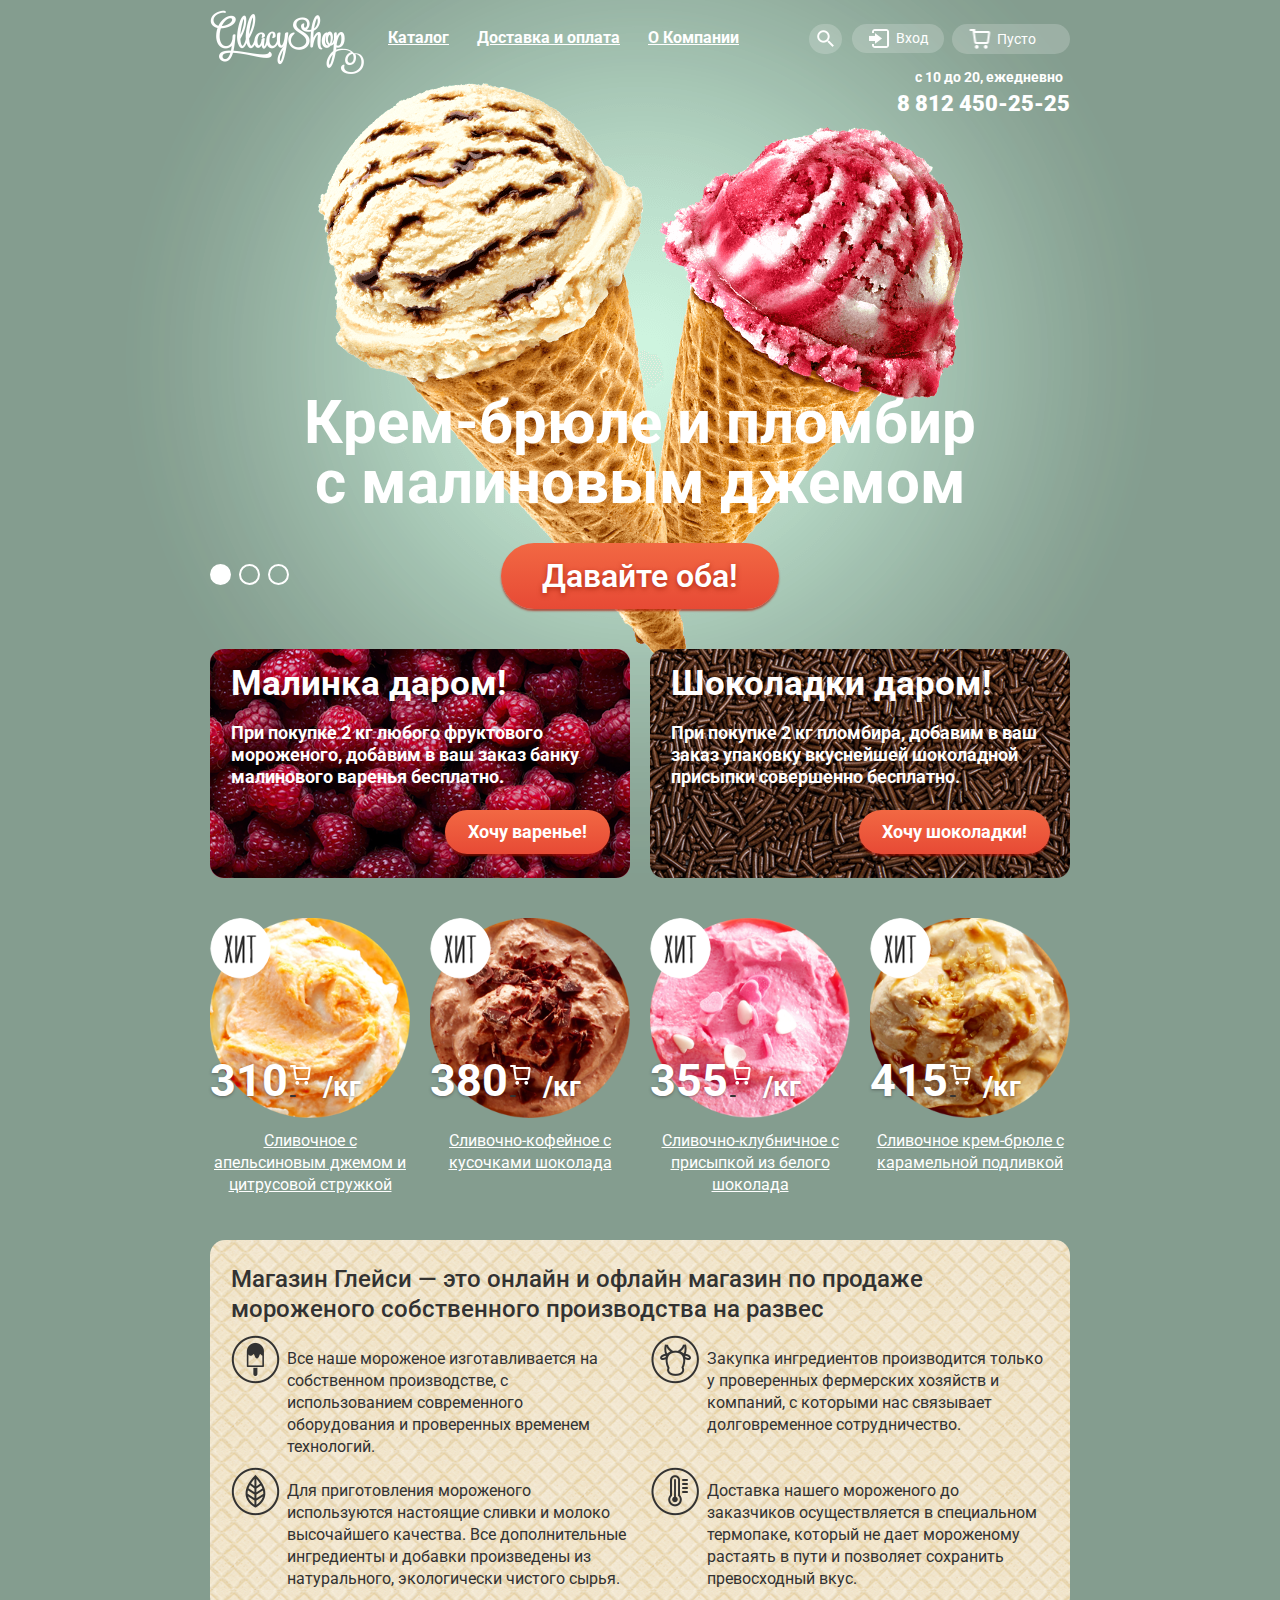
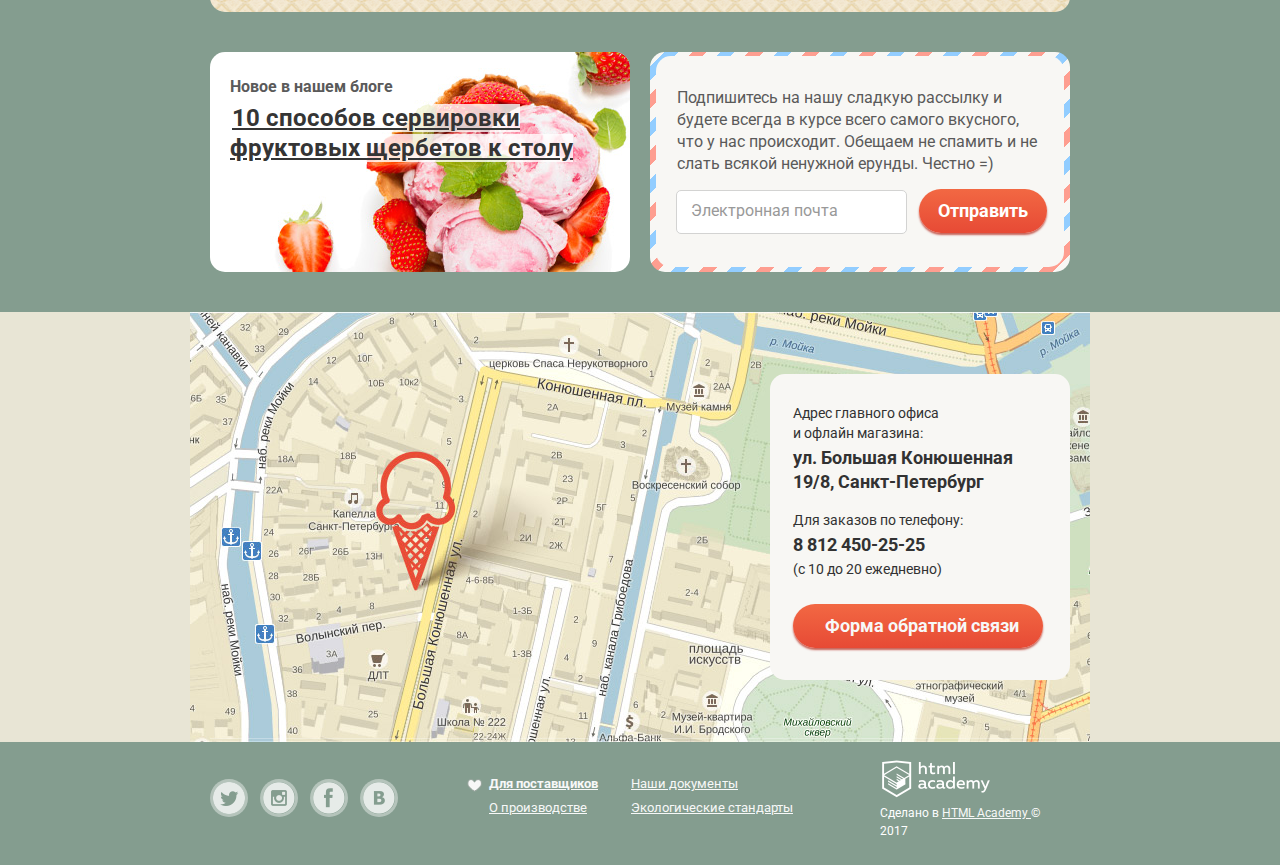
==== commit 49190c4e: "Проверка" ====
--- a/index.html
+++ b/index.html
@@ -6,64 +6,62 @@
     <title>HTML Academy: Глейси</title>
     <link href="https://fonts.googleapis.com/css?family=Roboto:400,500,700&amp;subset=cyrillic" rel="stylesheet">
     <link rel="stylesheet" href="css/normalize.css">
-    <link href="css/style.css" rel="stylesheet">
+    <link href="css/style.min.css" rel="stylesheet">
   </head>
   <body>
     <input type="radio" id="btn-1" name="toggle" checked>
     <input type="radio" id="btn-2" name="toggle">
     <input type="radio" id="btn-3" name="toggle">
-
     <div class="site-wrapper">
       <div class="content-wrapper clearfix">
-    <header class="main-header clearfix">
-
-        <div class="logo">
-          <img src="img/logo.png" width="154" height="64" alt="Магазин «Глейси»">
-        </div>
-        <nav class="main-navigation">
-          <ul class="main-navigation-list">
-            <li class="has-submenu">
-              <a class="main-navigation-link" href="#">Каталог</a>
-              <ul class="subnav">
-                <li class="subnav-item">
-                  <a class="subnav-link" href="#"><b>Новинки</b></a>
-                </li>
-                <li class="subnav-item">
-                  <a class="subnav-link" href="catalog.html">Сливочное</a>
-                </li>
-                <li class="subnav-item">
-                  <a class="subnav-link" href="#">Щербеты</a>
-                </li>
-                <li class="subnav-item">
-                  <a class="subnav-link" href="#">Фруктовый лёд</a>
-                </li>
-                <li class="subnav-item">
-                  <a class="subnav-link" href="#">Мелорин</a>
-                </li>
-              </ul>
-            </li>
-            <li>
-              <a class="main-navigation-link" href="#">Доставка и оплата</a>
-            </li>
-            <li>
-              <a class="main-navigation-link" href="#">О Компании</a>
-            </li>
-          </ul>
-        </nav>
-        <div class="user-block">
-          <a class="search" href="#"></a>
+        <header class="main-header clearfix">
+          <div class="logo">
+            <img src="img/logo.png" width="154" height="64" alt="Магазин «Глейси»">
+          </div>
+          <nav class="main-navigation">
+            <ul class="main-navigation-list">
+              <li class="has-submenu">
+                <a class="main-navigation-link" href="#">Каталог</a>
+                <ul class="subnav">
+                  <li class="subnav-item">
+                    <a class="subnav-link" href="#"><b>Новинки</b></a>
+                  </li>
+                  <li class="subnav-item">
+                    <a class="subnav-link" href="catalog.html">Сливочное</a>
+                  </li>
+                  <li class="subnav-item">
+                    <a class="subnav-link" href="#">Щербеты</a>
+                  </li>
+                  <li class="subnav-item">
+                    <a class="subnav-link" href="#">Фруктовый лёд</a>
+                  </li>
+                  <li class="subnav-item">
+                    <a class="subnav-link" href="#">Мелорин</a>
+                  </li>
+                </ul>
+              </li>
+              <li>
+                <a class="main-navigation-link" href="#">Доставка и оплата</a>
+              </li>
+              <li>
+                <a class="main-navigation-link" href="#">О Компании</a>
+              </li>
+            </ul>
+          </nav>
+          <div class="user-block">
+            <a class="search" href="#"></a>
             <form class="search-form" action="/echo" method="get">
-              <input type="search" name="search" id="search">
+              <input type="search" name="search" id="search" required>
               <label for="search">Что ищем?</label>
             </form>
-          <a class="login" href="#">Вход</a>
+            <a class="login" href="#">Вход</a>
             <form class="login-form" action="/echo" method="post">
-              <div class="login-form-wrapper">
-                <input type="email" name="user-block-email" id="user-block-email">
+              <div class="form-wrapper">
+                <input type="email" name="user-block-email" id="user-block-email" required>
                 <label for="user-block-email">Электронная почта</label>
               </div>
-              <div class="login-form-wrapper">
-                <input type="password" name="password" id="password" >
+              <div class="form-wrapper">
+                <input type="password" name="password" id="password" required>
                 <label for="password">Пароль</label>
               </div>
               <input type="submit" class="btn login-btn" value="Войти">
@@ -72,34 +70,33 @@
                 <a class="forget-new-link" href="#">Новая регистрация</a>
               </div>
             </form>
-          <a class="basket" href="#">Пусто</a>
-        </div>
-        <div class="time-work">
-          <p class="time">с 10 до 20, ежедневно</p>
-          <p><b>8 812 450-25-25</b></p>
-        </div>
-
-    </header>
-    <div class="slider">
-      <div class="slide" id="slide1">
-        <div class="slide-title">Крем-брюле и пломбир с малиновым джемом</div>
-        <a class="slide-btn" href="#">Давайте оба!</a>
+            <a class="basket">Пусто</a>
+          </div>
+          <div class="time-work">
+            <p class="time">с 10 до 20, ежедневно</p>
+            <p><b>8 812 450-25-25</b></p>
+          </div>
+        </header>
+        <div class="slider">
+          <div class="slide" id="slide1">
+            <div class="slide-title">Крем-брюле и пломбир с малиновым джемом</div>
+            <a class="slide-btn" href="#">Давайте оба!</a>
+          </div>
+          <div class="slide" id="slide2">
+            <div class="slide-title">Шоколадный пломбир и лимонный сорбет</div>
+            <a class="slide-btn" href="#">Давайте оба!</a>
+          </div>
+          <div class="slide" id="slide3">
+            <div class="slide-title">Пломбир с помадкой и клубничный щербет</div>
+            <a class="slide-btn" href="#">Давайте оба!</a>
+          </div>
+          <div class="slider-controls">
+            <label for="btn-1"></label>
+            <label for="btn-2"></label>
+            <label for="btn-3"></label>
+          </div>
+        </div>
       </div>
-      <div class="slide" id="slide2">
-        <div class="slide-title">Шоколадный пломбир и лимонный сорбет</div>
-        <a class="slide-btn" href="#">Давайте оба!</a>
-      </div>
-      <div class="slide" id="slide3">
-        <div class="slide-title">Пломбир с помадкой и клубничный щербет</div>
-        <a class="slide-btn" href="#">Давайте оба!</a>
-      </div>
-      <div class="slider-controls">
-        <label for="btn-1"></label>
-        <label for="btn-2"></label>
-        <label for="btn-3"></label>
-      </div>
-    </div>
-  </div>
     <div class="content-wrapper clearfix">
     <main class="inner-main">
       <section class="promo">
@@ -136,20 +133,20 @@
           <a class="btn" href="#">Быстрый просмотр</a>
         </article>
         <article class="catalog-item">
-            <img src="img/item-3.png" width="200" height="200" alt="Сливочно-клубничное с присыпкой из белого шоколада">
-            <div class="catalog-price">
-              355 <span>/кг</span>
-            </div>
+          <img src="img/item-3.png" width="200" height="200" alt="Сливочно-клубничное с присыпкой из белого шоколада">
+          <div class="catalog-price">
+            355 <span>/кг</span>
+          </div>
           <div class="catalog-item-name">
             Сливочно-клубничное с присыпкой из белого шоколада
           </div>
           <a class="btn" href="#">Быстрый просмотр</a>
         </article>
         <article class="catalog-item">
-            <img src="img/item-4.png" width="200" height="200" alt="Сливочное крем-брюле с карамельной подливкой">
-            <div class="catalog-price">
-              415 <span>/кг</span>
-            </div>
+          <img src="img/item-4.png" width="200" height="200" alt="Сливочное крем-брюле с карамельной подливкой">
+          <div class="catalog-price">
+            415 <span>/кг</span>
+          </div>
           <div class="catalog-item-name">
             Сливочное крем-брюле с карамельной подливкой
           </div>
@@ -185,17 +182,17 @@
         <div class="subscribe">
           <p class="subscribe-text">Подпишитесь на нашу сладкую рассылку и будете всегда в курсе всего самого вкусного, что у нас происходит. Обещаем не спамить и не слать всякой ненужной ерунды. Честно =)</p>
           <form class="mail-form" action="/echo" method="get">
-          <input class="email" type="email" name="email" id="email" placeholder="Электронная почта">
-          <label for="email">Электронная почта</label>
-          <input class="btn subscribe-btn" type="submit" value="Отправить">
+            <input class="email" type="email" name="email" id="email" required>
+            <label for="email">Электронная почта</label>
+            <input class="btn subscribe-btn" type="submit" value="Отправить">
           </form>
-      </div>
+        </div>
       </section>
     </main>
   </div>
-      <div class="map">
-        <iframe src="https://www.google.com/maps/embed?pb=!1m18!1m12!1m3!1d1998.599104370521!2d30.320889251959244!3d59.93879418178727!2m3!1f0!2f0!3f0!3m2!1i1024!2i768!4f13.1!3m3!1m2!1s0x4696310fca5ba729%3A0xea9c53d4493c879f!2z0JHQvtC70YzRiNCw0Y8g0JrQvtC90Y7RiNC10L3QvdCw0Y8g0YPQuy4sIDE5LCDQodCw0L3QutGCLdCf0LXRgtC10YDQsdGD0YDQsywgMTkxMTg2!5e0!3m2!1sru!2sru!4v1487691614503" width="900" height="430" frameborder="0" style="border:0" allowfullscreen></iframe>
-      </div>
+    <div class="map">
+      <iframe src="https://www.google.com/maps/embed?pb=!1m18!1m12!1m3!1d1998.599104370521!2d30.320889251959244!3d59.93879418178727!2m3!1f0!2f0!3f0!3m2!1i1024!2i768!4f13.1!3m3!1m2!1s0x4696310fca5ba729%3A0xea9c53d4493c879f!2z0JHQvtC70YzRiNCw0Y8g0JrQvtC90Y7RiNC10L3QvdCw0Y8g0YPQuy4sIDE5LCDQodCw0L3QutGCLdCf0LXRgtC10YDQsdGD0YDQsywgMTkxMTg2!5e0!3m2!1sru!2sru!4v1487691614503" allowfullscreen></iframe>
+    </div>
       <div class="content-wrapper clearfix">
         <footer class="main-footer">
           <div class="contacts">
@@ -234,20 +231,20 @@
         <button class="feedback-form-close" type="button" title="Закрыть">Закрыть</button>
         <a class="close" href="#"></a>
         <b class="feedback-form-title">Мы обязательно вам ответим!</b>
-        <div class="feedback-form-name">
+        <div class="form-wrapper">
+          <input type="text" name="name" id="name" required>
           <label for="name">Как вас зовут?</label>
-          <input type="text" name="name" id="name" placeholder="Как вас зовут?" required>
-        </div>
-        <div class="feedback-form-mail">
+        </div>
+        <div class="form-wrapper">
+          <input type="email" name="feedback-form-mail" id="feedback-form-mail" required>
           <label for="feedback-form-mail">Ваша почта для ответа?</label>
-          <input type="email" name="feedback-form-mail" id="feedback-form-mail" placeholder="Ваша почта для ответа?" required>
         </div>
         <div class="feedback-form-massage">
-          <label for="massage"></label>
-          <textarea id="massage">Напишите что-нибудь...</textarea>
+          <textarea id="massage" required></textarea>
+          <label for="massage">Напишите что-нибудь...</label>
         </div>
         <input class="btn overlay-btn" type="submit" value="Отправить">
       </form>
-      <script src="js/script.js"></script>
+    <script src="js/script.min.js"></script>
   </body>
 </html>
--- a/css/style.min.css
+++ b/css/style.min.css
@@ -0,0 +1 @@
+.features-title,body{font-weight:400;font-family:"Roboto","Arial",sans-serif}.site-wrapper,body{background-color:#849d8f}body{margin:0;font-size:16px;line-height:22px;color:#fff;min-width:900px}body>input[type=radio]{display:none}.site-wrapper{min-width:940px;background-image:url(../img/slide-1.png);background-repeat:no-repeat;background-position:top center;-webkit-transition:background-image .5s ease,background-color .5s ease;transition:background-image .5s ease,background-color .5s ease}.site-wrapper::after,.site-wrapper::before{content:"";visibility:hidden}.site-wrapper::before{background-image:url(../img/slide-2.png)}.site-wrapper::after{background-image:url(../img/slide-3.png)}.features-title{font-size:24px;line-height:30px;color:#323232}.clearfix::after{content:"";display:table;clear:both}.main-header{min-height:77px;color:#fff;padding-top:10px}.slider{position:relative;padding-top:276px;text-align:center;color:#fff}.slide{display:none}.slide-title{width:700px;margin:0 auto 30px;font-weight:700;line-height:60px;font-size:60px}.slide-btn{display:inline-block;vertical-align:top;padding:11px 41px;font-weight:600;font-size:32px;line-height:44px;color:#fff;text-decoration:none;text-shadow:0 2px 5px rgba(160,32,11,.76);background:#f26843;background:-webkit-linear-gradient(top,#f26843 0%,#e74a35 100%);background:linear-gradient(to bottom,#f26843 0%,#e74a35 100%);border-radius:100px;box-shadow:0 2px 2px rgba(172,16,0,.64)}.slide-btn:hover{background:-webkit-linear-gradient(top,#f58669 0%,#ec6f5e 100%);background:linear-gradient(to bottom,#f58669 0%,#ec6f5e 100%);box-shadow:0 2px 2px #ac1000}.slide-btn:active{background:-webkit-linear-gradient(top,#d84732 0%,#e1613e 100%);background:linear-gradient(to bottom,#d84732 0%,#e1613e 100%);box-shadow:inset 0 2px 2px #ac1000}.slider-controls{position:absolute;bottom:23px;left:0;z-index:20;font-size:0}.slider-controls label{display:inline-block;width:17px;height:17px;margin-right:8px;vertical-align:top;background-color:transparent;border:2px solid #fff;border-radius:50%;cursor:pointer}.slider-controls label:hover{background:rgba(255,255,255,.4)}#btn-1:checked~.site-wrapper #slide1,#btn-2:checked~.site-wrapper #slide2,#btn-3:checked~.site-wrapper #slide3{display:block}#btn-1:checked~.site-wrapper{background-color:#849d8f;background-image:url(../img/slide-1.png)}#btn-2:checked~.site-wrapper{background-color:#8996a6;background-image:url(../img/slide-2.png)}#btn-3:checked~.site-wrapper{background-color:#9d8b84;background-image:url(../img/slide-3.png)}#btn-1:checked~.site-wrapper label[for=btn-1],#btn-2:checked~.site-wrapper label[for=btn-2],#btn-3:checked~.site-wrapper label[for=btn-3]{background-color:#fff}.content-wrapper{width:860px;margin:0 auto;padding:0 20px}.content-wrapper-catalog{margin-top:-20px}.logo{height:70px;width:154px;margin-right:10px;float:left}.main-navigation{min-height:70px;min-width:370px;float:left}.main-navigation,.main-navigation-list{margin:0;padding:6px 0;list-style:none;font-size:0}.main-navigation li{position:relative;vertical-align:top;display:inline-block;font-size:16px;font-weight:700;line-height:18px}.main-navigation a{display:block;padding:7px 14px;color:#fff}.main-navigation-link-active,.main-navigation-link:hover{border-radius:15px;color:#323232;margin-bottom:5px;text-decoration:none}.main-navigation-link-active{background:#d07058}.main-navigation-link:hover{background:#f7f6f3}.main-navigation-link:active{background:#ededed;box-shadow:inset 0 2px 1px 0 #696969;text-decoration:none}.subnav{width:142px;background:#f8f7f4;color:#4c4c4c;border-radius:5px;position:absolute;top:37px;left:-8px;padding:0;overflow:hidden;z-index:10;visibility:hidden;opacity:0;-webkit-transition:opacity .4s ease-out,visibility .4s ease-out;transition:opacity .4s ease-out,visibility .4s ease-out;box-shadow:0 20px 20px 0 rgba(0,0,0,.4)}.has-submenu:hover .subnav{opacity:1;visibility:visible}.subnav a{color:#4c4c4c;font-size:14px;line-height:16px;font-weight:400}.subnav a,.subnav-item{display:block}.subnav-item:last-child{padding-bottom:10px}.subnav-item:hover{background:#fbded7;width:100%}.subnav-item:active{background:#f6b5a5;width:100%}.subnav b::after{content:"";position:absolute;width:150%;right:8px;bottom:0;left:8px;height:1px;background-color:#4c4c4c;opacity:.2}.subnav-link{text-decoration:none}.subnav-item .active{background:#d07058;width:120%;color:#fff}.user-block{position:relative;float:right;max-width:300px;margin:14px 0}.basket,.login,.search{position:relative;display:inline-block;vertical-align:top;font-size:14px;line-height:16px;font-weight:400;color:#fff;text-decoration:none;background:rgba(255,255,255,.2)}.basket,.login{border-radius:20px}.login:hover,.search:hover{background:#f7f6f3;border-radius:15px;color:#000}.search{width:5px;height:18px;padding:6px 14px;border-radius:20px;margin-right:6px}.basket::before,.login::before,.search::before{content:"";position:absolute;top:6px;left:8px;width:17px;height:17px;background:url(../img/sprite.png) no-repeat;background-position:0 -586px}.search:hover::before{background-position:0 -613px}.login{padding:6px 16px 7px 44px;margin-right:4px}.basket::before,.login::before{top:5px;left:17px;width:21px;height:19px;background-position:0 -60px}.login:hover::before{background-position:0 -89px}.basket{padding:7px 34px 7px 45px}.basket::before{top:15px;left:28px;-webkit-transform:translate(-50%,-50%);transform:translate(-50%,-50%);height:20px;background-position:0 0}.basket-full,.table-basket,.table-basket tr{line-height:16px;font-weight:400;color:#323232}.basket-full,.basket-full::before{display:inline-block;vertical-align:top;text-decoration:none}.basket-full{padding:7px 18px 4px 22px;background:#f7f6f3;border-radius:20px;font-size:14px}.basket-full::before{content:"";position:relative;top:-2px;left:-6px;width:21px;height:20px;background:url(../img/sprite.png) no-repeat;background-position:0 -30px}.basket-full::after{content:"";position:absolute;top:100%;left:0;padding:10px 0;width:100%;height:10%;background:0 0}.table-basket,.table-basket tr{font-size:13px}.table-basket{position:absolute;top:35px;right:0;min-height:240px;margin:0 auto;padding:20px 15px;border-radius:6px;background-color:#f8f7f4;box-shadow:0 20px 20px 0 rgba(0,0,0,.4);visibility:hidden;opacity:0;-webkit-transition:opacity .4s ease-out,visibility .4s ease-out;transition:opacity .4s ease-out,visibility .4s ease-out;box-sizing:border-box;z-index:1;width:542px}.table-basket tr{width:500px;height:50px}.table-basket tr::before{content:"";position:absolute;width:95%;left:15px;top:140px;height:1px;background-color:#cacac7}.table-basket td{vertical-align:top;text-align:center;padding:10px 5px}.table-basket td:nth-of-type(2){padding-top:0}.table-basket .table-tr-title{width:230px;text-align:left}.table-basket span{display:block;text-align:right;margin-top:16px;font-size:15px;line-height:18px;font-weight:700}.table-basket .btn{float:right;margin-top:16px}.table-basket .table-link{position:relative;width:12px;height:12px;font-size:10px;border:0;cursor:pointer;display:block}.table-basket .table-link::after,.table-basket .table-link::before{content:"";position:absolute;top:5px;left:-1px;width:12px;height:1px;background-color:#323232;border-radius:1px}.table-basket .table-link::before{-webkit-transform:rotate(45deg);transform:rotate(45deg)}.table-basket .table-link::after{-webkit-transform:rotate(-45deg);transform:rotate(-45deg)}.login::after,.search::after,.table-basket::after{content:"";position:absolute;top:98%;left:0;padding:10px 0;width:100%;height:10%;background:0 0}.basket-full:hover+.table-basket,.login-form:hover,.login:hover+.login-form,.search-form:hover,.search:hover+.search-form,.table-basket:hover{opacity:1;visibility:visible}.search-form{position:absolute;top:38px;left:-306px;width:340px;margin:0 auto;border-radius:6px;background-color:#f8f7f4;box-shadow:0 20px 20px 0 rgba(0,0,0,.4);visibility:hidden;opacity:0;-webkit-transition:opacity .4s ease-out,visibility .4s ease-out;transition:opacity .4s ease-out,visibility .4s ease-out;z-index:1;box-sizing:border-box}.form-wrapper,.mail-form{position:relative}.form-wrapper label{top:11px;left:16px}.form-wrapper label,.search-form label{position:absolute;color:#999}.feedback-form label,.subscribe label{position:absolute;top:11px;color:#999}.feedback-form label{left:16px}.search-form label{top:28px;left:24px}.subscribe label{left:41px}.feedback-form input[type=text]:focus+label,.feedback-form-massage textarea:focus+label,.user-block input[type=password]:focus+label,.user-block input[type=search]:focus+label,input[type=email]:focus+label{-webkit-transform:translateY(-25px);transform:translateY(-25px);color:#5b9ddf;font-size:11px;line-height:13px}.feedback-form input[type=text]:valid:not(:focus)+label,.feedback-form-massage textarea:valid:not(:focus)+label,.user-block input[type=password]:valid:not(:focus)+label,.user-block input[type=search]:valid:not(:focus)+label,input[type=email]:valid:not(:focus)+label{-webkit-transform:translateY(-25px);transform:translateY(-25px);color:#999;font-size:11px;line-height:13px}.login-form,.search-form input{border-radius:6px;box-sizing:border-box}.login-form{position:absolute;top:40px;left:-142px;box-shadow:0 20px 20px 0 rgba(0,0,0,.4);visibility:hidden;opacity:0;-webkit-transition:opacity .4s ease-out,visibility .4s ease-out;transition:opacity .4s ease-out,visibility .4s ease-out;z-index:10;padding:20px 18px;background-color:#f8f7f4;width:278px;margin:0 auto}.search-form input{background-color:#fff;border:1px solid #d3d3d2;width:310px;height:44px;margin:20px 15px;padding-left:16px;color:#a0a0a0}.search-form input:hover{border:2px solid #d3d3d2;padding-left:15px}.search-form input:focus{border:2px solid #2e88e4;padding-left:15px}.login-form input[type=email],.login-form input[type=password],.user-block input[type=text]{background-color:#fff;border:1px solid #d3d3d2;width:224px;height:44px;margin-bottom:20px;padding:4px 10px;border-radius:6px;color:#a0a0a0}.user-block input[type=email]:hover,.user-block input[type=password]:hover,.user-block input[type=text]:hover{border:2px solid #d3d3d2;padding:3px 9px}.user-block input[type=email]:focus,.user-block input[type=password]:focus,.user-block input[type=text]:focus{border:2px solid #2e88e4;padding:3px 9px}.user-block .login-btn{width:100px;height:44px;font-weight:700;font-size:18px;line-height:24px;padding-top:8px;color:#fff;cursor:pointer}.user-block .login-btn:active{border:none}.forget-new{display:inline-block;vertical-align:middle;width:120px;height:44px;margin-left:12px}.forget-new a{color:#323232;font-size:13px;line-height:24px;font-weight:400}.forget-new a:hover{color:#e84d37}.time-work{float:right}.breadcrumbs,.time-work p{font-size:14px;line-height:16px;font-weight:700;margin:1px 0}.time-work .time{padding-left:18px;padding-bottom:6px}.time-work b{font-size:22px;line-height:24px}.inner-main.catalog{margin-top:-18px}.breadcrumbs{font-weight:400;padding:0;min-width:220px;margin:0 0 5px;list-style:none}.breadcrumbs li{position:relative;display:inline;padding-right:19px}.breadcrumbs a{color:#fff}.breadcrumbs a:hover{color:#ffbc9e}.breadcrumbs li::after{content:"\00bb";position:absolute;top:1px;right:10px;width:5px;height:5px;background:0 0}.breadcrumbs .current::after,.filter-checkbox input[type=checkbox],.filter-radio input[type=radio]{display:none}.promo{float:left;width:862px;margin-top:40px}.promo-item{float:left;width:420px;min-height:229px;margin-right:20px;margin-bottom:40px;padding:14px 20px 14px 21px;border-radius:14px;font-size:18px;line-height:22px;font-weight:700;box-sizing:border-box;background:#7d0e2e url(../img/raspberry.png) no-repeat}.promo-item p{margin-top:18px;margin-bottom:22px}.promo-item:last-child{background:#462c23 url(../img/chocolate.png) no-repeat;margin-right:0}.btn,.promo-name{font-size:35px;line-height:41px;font-weight:700}.btn{text-align:center;font-size:18px;line-height:24px;font-family:"Roboto","Arial",sans-serif;color:#fff;background-color:#f16542;text-decoration:none;padding:13px 23px;background:#f26843;background:-webkit-linear-gradient(top,#f26843 0%,#e74a35 100%);background:linear-gradient(to bottom,#f26843 0%,#e74a35 100%);border-radius:100px;box-shadow:0 2px 2px rgba(172,16,0,.64);border:none}.btn:hover{background:-webkit-linear-gradient(top,#f58669 0%,#ec6f5e 100%);background:linear-gradient(to bottom,#f58669 0%,#ec6f5e 100%);box-shadow:0 2px 2px #ac1000}.btn:active{background:-webkit-linear-gradient(top,#d84732 0%,#e1613e 100%);background:linear-gradient(to bottom,#d84732 0%,#e1613e 100%);box-shadow:inset 0 2px 2px #ac1000}.promo-btn{float:right;padding:10px 23px}.inner-main-catalog{margin-top:-10px}.inner-main h1,.inner-main-catalog h2,.inner-main-catalog label{font-size:35px;line-height:41px;color:#fff;font-weight:700;font-family:"Roboto","Arial",sans-serif;margin:0 0 24px}.inner-main-catalog h2,.inner-main-catalog label{padding-left:16px;padding-bottom:3px;margin:0 0 4px;font-size:14px;line-height:16px;font-weight:400}.catalog-filter{font-size:0;min-height:70px;width:860px;margin-bottom:23px}.filter-group{display:inline-block;vertical-align:middle;position:relative;width:197px;margin-right:12px;margin-bottom:17px;font-size:16px;line-height:18px;font-weight:400;box-sizing:border-box}.sorting{width:194px;height:36px;border-radius:20px;padding-left:13px;margin-top:5px;background:rgba(255,255,255,.2);color:#fff}.sorting:hover{background:#fff;color:#343434}.filter-price{display:inline-block;vertical-align:top;width:220px;margin-right:14px}.price-controls{position:relative;font-size:0}.price-controls label{font-size:14px;line-height:16px;cursor:pointer;padding-left:14px}.price-controls .max-price{padding-left:6px}.price-controls .max-price,.price-controls .min-price,.price-controls label{display:inline-block;vertical-align:top}.price-controls input{width:52px;margin:0;padding:0;color:inherit;font:inherit;background:0 0;border:none}.range-controls{position:relative;min-width:218px;height:36px;border-radius:20px;background:rgba(255,255,255,.2);padding:0 16px;box-sizing:border-box}.range-controls .scale{position:absolute;top:49%;width:87%;height:4px;background:rgba(255,255,255,.5)}.range-controls .bar{margin-left:20px;width:60%;height:2px;background:#fff}.range-toggle{position:absolute;top:8px;width:20px;height:20px;border-radius:50%;background-color:#f8f7f4;box-shadow:0 2px 2px 0 rgba(0,0,0,.1);cursor:pointer}.range-toggle-min{left:34px}.range-toggle-max{left:132px}.filter-radio,.filter-radio label{display:inline-block;vertical-align:top}.filter-radio{width:398px}.filter-radio label{cursor:pointer;position:relative;padding-left:31px;padding-top:12px;margin-right:21px}.filter-radio-wrapper{width:398px;height:36px;border-radius:20px;padding-left:15px;background:rgba(255,255,255,.2);color:#fff}.filter-radio label::before{content:"";position:absolute;top:9px;width:19px;height:19px;margin-right:10px;left:-3px;background-color:none;border:1px solid #f8f7f4;border-radius:50%}.filter-radio input[type=radio]:checked+label::after{content:"";position:absolute;top:14px;left:3px;width:9px;height:9px;margin-right:10px;background-color:#f3f3f3;border:1px solid #f8f7f4;border-radius:50%}.filter-group:nth-child(4){display:inline-block;vertical-align:top;width:702px;margin-right:14px}.filter-checkbox-wrapper{width:684px;height:36px;border-radius:20px;padding-left:16px;background:rgba(255,255,255,.2);color:#fff}.filter-checkbox label{position:relative;display:inline-block;vertical-align:top;cursor:pointer;font-size:16px;line-height:18px;font-weight:400;padding-left:32px;padding-top:9px;margin-right:18px}.filter-checkbox label:last-of-type{margin-right:0}.filter-checkbox label::before{content:"";position:absolute;width:18px;height:18px;margin-right:10px;left:0;top:8px;background-color:none;border:1px solid #f8f7f4;border-radius:3px}.filter-checkbox input[type=checkbox]:checked+label:after{content:"";position:absolute;width:20px;height:20px;top:8px;left:1px;background:url(../img/sprite.png) no-repeat;background-position:-46px -2px}.filter-checkbox input:checked:disabled+label::after,.filter-checkbox input:disabled+label::before,.filter-radio input:checked:disabled+label::after,.filter-radio input:disabled+label::before{opacity:.4;pointer-events:none}.btn-transparent{display:inline-block;vertical-align:middle;margin:21px 0 0;padding:7px 28px;font-size:16px;line-height:18px;font-weight:400;color:#f8f7f4;background:rgba(255,255,255,.2);border:2px solid #fff;border-radius:20px;cursor:pointer}.btn-transparent:hover{color:#353535;background:#fff}.btn-transparent:active{color:#353535;background:#eaeaea;box-shadow:inset 0 2px 1px 0 #696969;padding:7px 28px;border:none}.catalog{min-height:280px;float:left;width:860px;font-size:0;margin-bottom:26px}.catalog-item{position:relative;display:inline-block;vertical-align:top;width:200px;margin-right:20px;padding-bottom:38px;font-size:16px;line-height:22px;text-decoration:underline;font-weight:400;text-align:center}.catalog-index .catalog-item{padding-bottom:18px}.catalog-item:nth-child(4n){margin-right:0}.catalog-item-name{margin-top:6px}.catalog-item::before{content:"";position:absolute;top:-10px;left:-10px;width:220px;height:117%;background:rgba(255,255,255,.3);box-shadow:0 20px 20px 0 rgba(0,0,0,.4);border-radius:6px;background-position:-1px -15px;z-index:-1;opacity:0;-webkit-transition:opacity .4s ease-out;transition:opacity .4s ease-out}.catalog-item:hover{z-index:5;text-decoration:none}.catalog-item .btn{padding:10px 0;width:194px;position:absolute;top:94%;left:50%;-webkit-transform:translate(-50%);transform:translate(-50%);display:none}.catalog-item:hover::before{opacity:1}.catalog-item:hover .btn{display:block}.catalog-price{position:absolute;left:0;top:140px;font-size:45px;line-height:1;font-weight:700;text-align:left;text-shadow:0 1px 3px rgba(49,50,53,.5)}.catalog-price span{margin-left:24px;font-size:28px}.catalog-price::before{top:7px;right:44px;width:27px;height:32px;background-position:0 -544px}.catalog-index .catalog-item::after,.catalog-price::before,.features-item::before{content:"";position:absolute;background:url(../img/sprite.png) no-repeat}.catalog-index .catalog-item::after{border-radius:50%;top:0;left:0;width:61px;height:61px;background-position:0 -189px}.features,.features h2{font-family:"Roboto","Arial",sans-serif;color:#323232}.features{float:left;width:860px;margin-bottom:40px;font-size:16px;line-height:22px;padding-right:20px;padding-bottom:16px;box-sizing:border-box;border-radius:15px;background:#e9ddc1 url(../img/pattern.png);font-weight:400}.blog-preview a,.features h2{font-size:24px;line-height:30px}.features h2{margin:24px 21px 8px;padding:0;font-weight:500}.blog-preview b,.features p{margin-bottom:5px}.features-title{display:block;width:720px;margin-top:24px;margin-bottom:8px;padding-left:20px}.blog-preview,.features-item,.subscribe{position:relative;width:420px;box-sizing:border-box}.features-item{float:left;padding-left:77px;min-height:132px}.features-item::before{top:3px;left:21px;width:49px;height:49px;background-position:0 -319px}.feature-ecomilk::before{background-position:0 -260px}.feature-quality::before{background-position:0 -378px}.feature-thermopack::before{background-position:0 -437px}.blog-preview,.subscribe{font-size:16px;line-height:22px;font-weight:400;color:#5a5a5a;min-height:220px;border-radius:15px}.blog-preview{margin-right:20px;background:#fff url(../img/strawberry.jpg) right bottom no-repeat;padding:0 20px 20px;float:left}.blog-preview b{display:block;margin-top:24px}.blog-preview a{width:296px;font-weight:700;color:#353535;padding-left:2px;background:rgba(255,255,255,.8);box-sizing:border-box}.blog-preview a:hover{color:#e84d37}.blog-preview span{display:block}.subscribe{float:right;padding-bottom:20px;background-image:-webkit-repeating-linear-gradient(315deg,#f8f7f4 0,#f8f7f4 10px,#92cdff 10px,#92cdff 20px,#f8f7f4 20px,#f8f7f4 30px,#fe9e90 30px,#fe9e90 40px);background-image:repeating-linear-gradient(135deg,#f8f7f4 0,#f8f7f4 10px,#92cdff 10px,#92cdff 20px,#f8f7f4 20px,#f8f7f4 30px,#fe9e90 30px,#fe9e90 40px);z-index:1}.subscribe::after{content:"";position:absolute;top:4px;left:6px;width:408px;height:96%;border-radius:15px;background:#f8f7f4;z-index:-1}.subscribe .email{background-color:#fff;border:1px solid #d3d3d2;width:204px;height:40px;border-radius:5px;padding-left:23px}.subscribe p{margin:35px 26px 14px 27px}.subscribe input{margin-left:26px}.subscribe input[type=email]:hover{border:2px solid #d3d3d2;padding-left:19px;height:40px}.subscribe input[type=email]:focus{border:2px solid #2e88e4;border-radius:5px;padding-left:19px;height:40px}.subscribe .btn{padding:0;margin-left:8px;width:128px;height:44px;cursor:pointer}.map{margin-top:40px;width:100%;height:430px;background:#e8e5d5 url(../img/map.jpg) no-repeat center}.map iframe{width:100%;height:100%;border:none}.pagination{position:relative;margin:42px -11px 0 0;font-size:0;text-align:right}.next,.prev{font-size:0}.pagination::after,.pagination::before{content:"";position:absolute;top:9px;width:9px;height:9px;box-shadow:2px 2px 0 #fff}.pagination::after{left:675px;opacity:.2;-webkit-transform:rotate(-225deg);transform:rotate(-225deg)}.pagination::before{right:16px;-webkit-transform:rotate(-45deg);transform:rotate(-45deg);cursor:pointer}.pagination li{display:inline-block;vertical-align:top;font-size:16px;width:30px;color:#fff;line-height:30px;text-align:center}.pagination-link{color:#fff;text-decoration:none;padding:5px 8px}.pagination-link:hover{padding:5px 10px;background:rgba(255,255,255,.2);border-radius:50%}.pagination .active,.pagination-link:active{padding:5px 10px;background:#fff;color:#000;border-radius:50%}.pagination .active{font-size:16px;line-height:30px;padding:4px 9px;text-align:center}.main-footer{position:relative;margin:0;padding-top:33px;padding-bottom:25px;font-size:0}.contacts{position:absolute;right:0;top:-368px;margin:0;padding:11px 23px;width:300px;height:306px;background:#f8f7f4;font-size:14px;line-height:20px;font-weight:400;color:#323232;border-radius:15px;box-sizing:border-box}.contacts .btn{position:absolute;bottom:32px;left:23px;padding:10px 24px 10px 32px}.contacts b{font-size:18px;line-height:24px;margin-bottom:16px;margin-top:3px}.contacts .phone{margin-bottom:2px}.contacts p{display:block}.contacts-tip-adress{width:152px;margin:0;padding-top:4px}.main-footer::before{content:"";position:absolute;top:-4px;width:100%;height:1px;background:rgba(255,255,255,.3)}.main-footer a{color:#f7f8f8}.footer-social,.social-btn{display:inline-block;vertical-align:top;margin-right:20px;width:200px;font-size:10px}.social-btn{width:32px;height:32px;margin-right:10px;margin-top:4px;font-size:0;text-decoration:none;background:url(../img/sprite.png) no-repeat center;opacity:.8;border:3px solid rgba(255,255,255,.5);border-radius:50%}.social-btn-twit,.social-btn-twit:hover{background-position:-46px -642px}.social-btn-twit:hover{opacity:1;border:3px solid rgba(255,255,255,.7)}.social-btn-twit:active{background-position:-46px -642px;opacity:.7;box-shadow:inset 0 2px 1px 0 #888}.social-btn-inst,.social-btn-inst:hover{background-position:-46px -499px}.social-btn-inst:hover{opacity:1;border:3px solid rgba(255,255,255,.7)}.social-btn-inst:active{background-position:-46px -499px;opacity:.7;box-shadow:inset 0 2px 1px 0 #888}.social-btn-fb,.social-btn-fb:hover{background-position:-46px -121px}.social-btn-fb:hover{opacity:1;border:3px solid rgba(255,255,255,.7)}.social-btn-fb:active{background-position:-46px -121px;opacity:.7;box-shadow:inset 0 2px 1px 0 #888}.social-btn-vk,.social-btn-vk:hover{background-position:-46px -692px}.social-btn-vk:hover{opacity:1;border:3px solid rgba(255,255,255,.7)}.social-btn-vk:active{background-position:-46px -692px;opacity:.7;box-shadow:inset 0 2px 1px 0 #888}.footer-menu{display:inline-block;vertical-align:middle;width:420px;font-size:13px;line-height:18px;font-weight:400}.footer-menu-item{position:relative;float:left;width:180px}.contacts b,.footer-menu-item span{display:block;font-weight:700}.footer-menu-second{margin-top:6px;display:block}.footer-menu-item:first-child{padding-left:59px;width:142px}.footer-copyright a:hover,.footer-menu-item a:hover{color:#ffbc9e}.heart-icon::before{content:"";position:absolute;top:4px;left:37px;width:15px;height:13px;background:url(../img/sprite.png) no-repeat;background-position:0 -166px}.footer-copyright{position:relative;display:inline-block;vertical-align:top;width:190px;margin-left:30px;margin-top:29px;font-size:12px;line-height:18px;font-weight:400}.footer-copyright::before{content:"";position:absolute;top:-44px;left:2px;width:109px;height:38px;background:url(../img/html.png) no-repeat}.feedback-form,.overlay{position:fixed;display:none}.overlay{bottom:0;background:rgba(0,0,0,.3);top:0;width:100%;left:0;z-index:10}.feedback-form{top:50%;left:50%;margin-left:-240px;margin-top:-223px;width:480px;height:446px;padding:23px 24px;color:#999;background-color:#f8f7f4;border-radius:10px;box-sizing:border-box;z-index:20}@-webkit-keyframes bounce{0%{-webkit-transform:translateY(-2000px);transform:translateY(-2000px)}70%{-webkit-transform:translateY(30px);transform:translateY(30px)}90%{-webkit-transform:translateY(-10px);transform:translateY(-10px)}to{-webkit-transform:translateY(0);transform:translateY(0)}}@keyframes bounce{0%{-webkit-transform:translateY(-2000px);transform:translateY(-2000px)}70%{-webkit-transform:translateY(30px);transform:translateY(30px)}90%{-webkit-transform:translateY(-10px);transform:translateY(-10px)}to{-webkit-transform:translateY(0);transform:translateY(0)}}@-webkit-keyframes shake{0%,to{-webkit-transform:translateX(0);transform:translateX(0)}10%,30%,50%,70%,90%{-webkit-transform:translateX(-10px);transform:translateX(-10px)}20%,40%,60%,80%{-webkit-transform:translateX(10px);transform:translateX(10px)}}@keyframes shake{0%,to{-webkit-transform:translateX(0);transform:translateX(0)}10%,30%,50%,70%,90%{-webkit-transform:translateX(-10px);transform:translateX(-10px)}20%,40%,60%,80%{-webkit-transform:translateX(10px);transform:translateX(10px)}}.feedback-form-show,.overlay-show{display:block;-webkit-animation:bounce .6s;animation:bounce .6s}.feedback-form-close{position:absolute;top:14px;right:14px;width:22px;height:22px;font-size:0;background-color:transparent;border:0;cursor:pointer}.feedback-form-close::after,.feedback-form-close::before{content:"";position:absolute;top:10px;left:-1px;width:25px;height:2px;background-color:#323232;border-radius:1px}.feedback-form-close::before{-webkit-transform:rotate(45deg);transform:rotate(45deg)}.feedback-form-close::after{-webkit-transform:rotate(-45deg);transform:rotate(-45deg)}.feedback-form-title{font-size:24px;line-height:28px;font-weight:700;color:#323232;display:block;margin-bottom:20px}.feedback-form input[type=email],.feedback-form input[type=text]{background-color:#fff;border:1px solid #d3d3d2;width:224px;height:44px;margin-bottom:20px;padding:4px 14px;border-radius:6px;color:#a0a0a0}.feedback-form-massage textarea{padding:10px 14px;color:#b4b4b4;width:428px;height:150px;border:1px solid #d3d3d2;border-radius:8px;box-sizing:border-box;resize:none}.feedback-form-massage label{position:absolute;top:210px;left:38px;font-size:16px;line-height:24px;font-weight:400;color:#999}.feedback-form textarea:hover{border:2px solid #d3d3d2;padding:9px 13px}.feedback-form textarea:focus{border:2px solid #8fbdec;border-radius:5px}.feedback-form input[type=email]:hover,.feedback-form input[type=text]:hover{padding:3px 13px;border:2px solid #d3d3d2}.feedback-form input[type=email]:focus,.feedback-form input[type=text]:focus{border:2px solid #8fbdec;border-radius:5px}.feedback-form input[type=text]:focus{padding:3px 13px}.feedback-form .btn{position:absolute;right:26px;bottom:20px;cursor:pointer}
